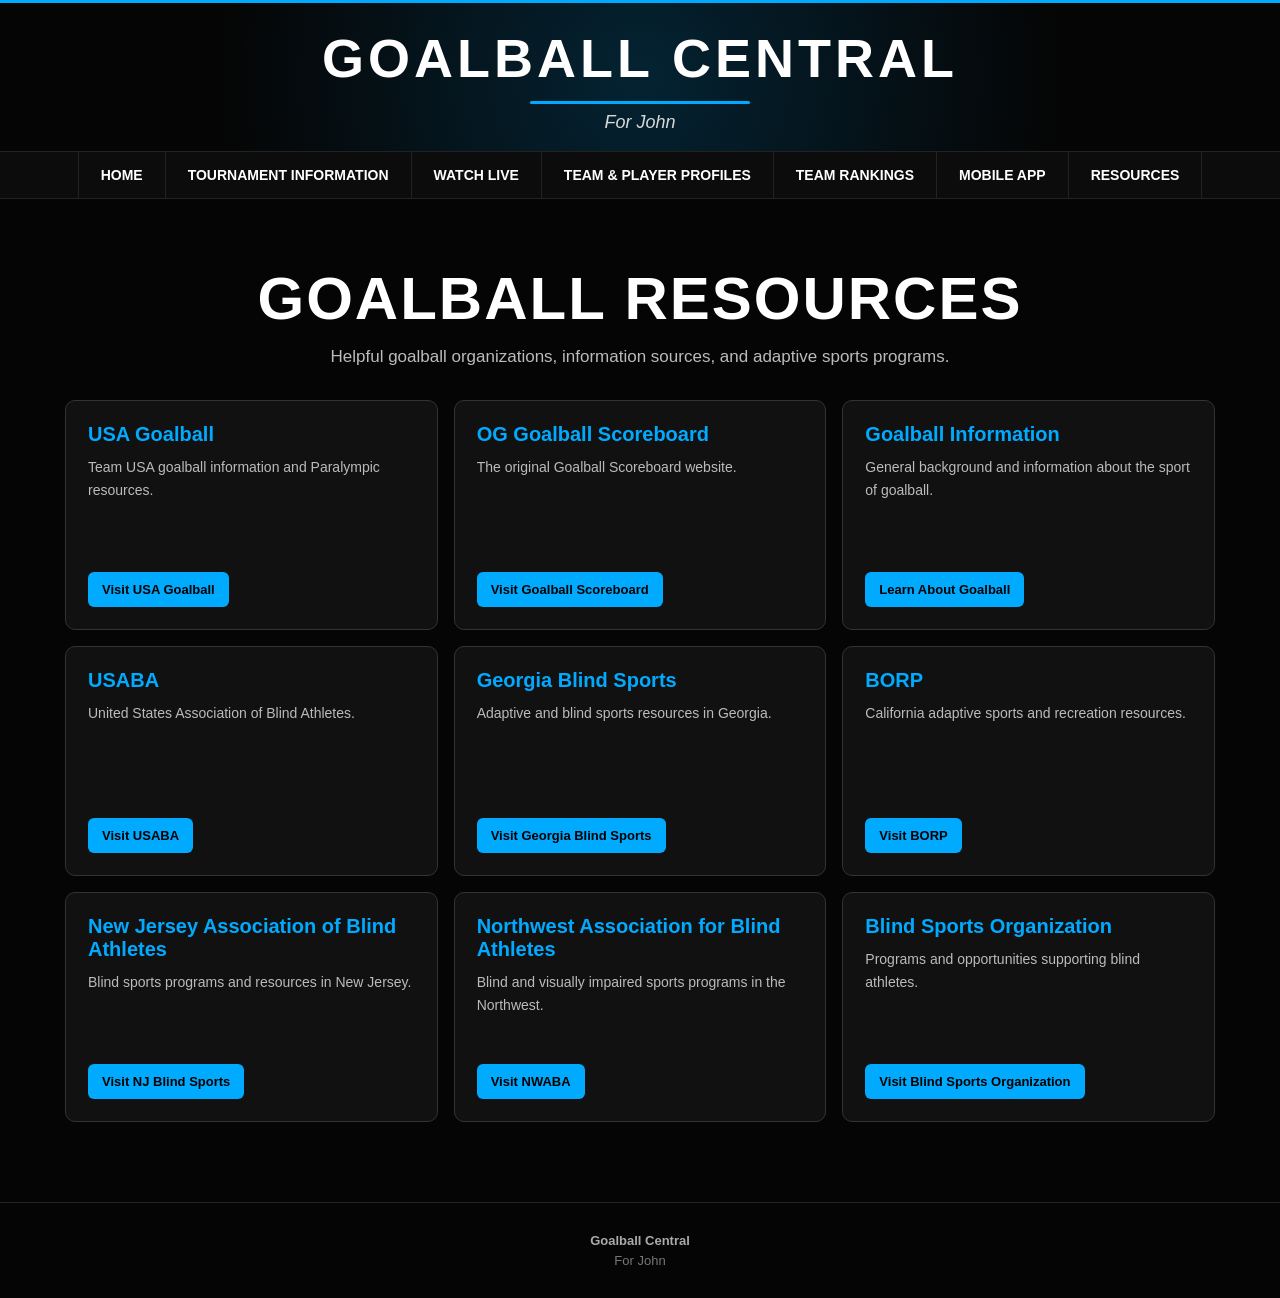
==== goalball-resources/index.html @ 1b4c3645 "updated website" ====
<!DOCTYPE html>
<html lang="en">

<head>
  <meta charset="UTF-8">
  <meta
    name="viewport"
    content="width=device-width, initial-scale=1.0"
  >

  <title>Goalball Resources | Goalball Central</title>

  <link
    rel="stylesheet"
    href="../styles.css"
  >
</head>


<body>


<header class="site-header">

  <div class="brand">
    <h1>GOALBALL CENTRAL</h1>
    <div class="brand-line"></div>
    <p>For John</p>
  </div>


  <nav class="desktop-nav">

    <a href="../index.html">
      Home
    </a>

    <a href="../tournament-information/index.html">
      Tournament Information
    </a>

    <a href="../livestreaming/index.html">
      Watch Live
    </a>

    <a href="../team-player-profiles/index.html">
      Team & Player Profiles
    </a>

    <a href="../team-rating-index/index.html">
      Team Rankings
    </a>

    <a href="../mobile-app/index.html">
      Mobile App
    </a>

    <a href="../goalball-resources/index.html">
      Resources
    </a>

  </nav>


  <button
    class="mobile-menu-button"
    id="mobileMenuButton"
    aria-label="Open navigation menu"
  >
    ☰
  </button>


  <nav
    class="mobile-nav"
    id="mobileNav"
  >

      <a href="../index.html">
    Home
  </a>

  <a href="../tournament-information/index.html">
    Tournament Information Hub
  </a>

  <a href="../livestreaming/index.html">
    Watch Live
  </a>

  <a href="../team-player-profiles/index.html">
    Team & Player Profiles
  </a>

  <a href="../team-rating-index/index.html">
    Team Rankings
  </a>

  <a href="../mobile-app/index.html">
    Mobile App
  </a>

  <a href="../goalball-resources/index.html">
    Goalball Resources
  </a>

  <a href="../goalball-rules/index.html">
    Goalball Rules
  </a>


  </nav>

</header>


<main>


  <section class="resources-hero">

    <h2>
      Goalball Resources
    </h2>

    <p>
      Helpful goalball organizations, information sources,
      and adaptive sports programs.
    </p>

  </section>


  <section class="resources-content">

    <div class="resources-grid">


      <article class="resource-card">

        <h3>
          USA Goalball
        </h3>

        <p>
          Team USA goalball information and Paralympic resources.
        </p>

        <a
          href="http://www.teamusa.org/Home/US%20Paralympics/Sports/Goalball.aspx"
          target="_blank"
          rel="noopener"
        >
          Visit USA Goalball
        </a>

      </article>


      <article class="resource-card">

        <h3>
          OG Goalball Scoreboard
        </h3>

        <p>
          The original Goalball Scoreboard website.
        </p>

        <a
          href="http://www.goalballscoreboard.net/"
          target="_blank"
          rel="noopener"
        >
          Visit Goalball Scoreboard
        </a>

      </article>


      <article class="resource-card">

        <h3>
          Goalball Information
        </h3>

        <p>
          General background and information about the sport of goalball.
        </p>

        <a
          href="https://en.wikipedia.org/wiki/Goalball#:~:text=Participants%20compete%20in%20teams%20of,has%20no%20able%2Dbodied%20equivalent."
          target="_blank"
          rel="noopener"
        >
          Learn About Goalball
        </a>

      </article>


      <article class="resource-card">

        <h3>
          USABA
        </h3>

        <p>
          United States Association of Blind Athletes.
        </p>

        <a
          href="http://www.usaba.org/"
          target="_blank"
          rel="noopener"
        >
          Visit USABA
        </a>

      </article>


      <article class="resource-card">

        <h3>
          Georgia Blind Sports
        </h3>

        <p>
          Adaptive and blind sports resources in Georgia.
        </p>

        <a
          href="http://gablindsports.org/"
          target="_blank"
          rel="noopener"
        >
          Visit Georgia Blind Sports
        </a>

      </article>


      <article class="resource-card">

        <h3>
          BORP
        </h3>

        <p>
          California adaptive sports and recreation resources.
        </p>

        <a
          href="https://www.borp.org/"
          target="_blank"
          rel="noopener"
        >
          Visit BORP
        </a>

      </article>


      <article class="resource-card">

        <h3>
          New Jersey Association of Blind Athletes
        </h3>

        <p>
          Blind sports programs and resources in New Jersey.
        </p>

        <a
          href="https://njblindsports.org/"
          target="_blank"
          rel="noopener"
        >
          Visit NJ Blind Sports
        </a>

      </article>


      <article class="resource-card">

        <h3>
          Northwest Association for Blind Athletes
        </h3>

        <p>
          Blind and visually impaired sports programs in the Northwest.
        </p>

        <a
          href="https://nwaba.org/"
          target="_blank"
          rel="noopener"
        >
          Visit NWABA
        </a>

      </article>


      <article class="resource-card">

        <h3>
          Blind Sports Organization
        </h3>

        <p>
          Programs and opportunities supporting blind athletes.
        </p>

        <a
          href="https://www.blindsports.org/"
          target="_blank"
          rel="noopener"
        >
          Visit Blind Sports Organization
        </a>

      </article>


    </div>

  </section>


</main>


<footer>

  <strong>
    Goalball Central
  </strong>

  <span>
    For John
  </span>

</footer>


<script>
const mobileMenuButton =
  document.getElementById("mobileMenuButton");

const mobileNav =
  document.getElementById("mobileNav");

if (mobileMenuButton && mobileNav) {
  mobileMenuButton.addEventListener("click", () => {
    mobileNav.classList.toggle("open");
  });
}
</script>


</body>

</html>
---- styles.css ----
/* =========================================================
   GOALBALL CENTRAL
   MAIN WEBSITE STYLES
   ========================================================= */


/* =========================================================
   GLOBAL
   ========================================================= */

* {
  box-sizing: border-box;
}


html {
  scroll-behavior: smooth;
}


html,
body {
  margin: 0;
  padding: 0;
}


body {
  background: #050505;
  color: #ffffff;

  font-family:
    Arial,
    Helvetica,
    sans-serif;
}


a {
  -webkit-tap-highlight-color: transparent;
}



/* =========================================================
   HEADER
   ========================================================= */

.site-header {
  position: relative;

  background: #050505;

  border-top: 3px solid #00aaff;
  border-bottom: 1px solid #222;
}


.brand {
  text-align: center;

  padding:
    24px
    20px
    18px;

  background:
    radial-gradient(
      circle at center,
      rgba(0, 170, 255, 0.18),
      #050505 65%
    );
}


.brand h1 {
  margin: 0;

  color: #ffffff;

  font-size:
    clamp(
      30px,
      5vw,
      54px
    );

  font-weight: 900;

  letter-spacing: 4px;
}


.brand-line {
  width: 220px;
  max-width: 70%;

  height: 3px;

  margin:
    12px
    auto
    8px;

  background: #00aaff;

  border-radius: 10px;
}


.brand p {
  margin: 0;

  color: #d8d8d8;

  font-size: 18px;

  font-style: italic;
}



/* =========================================================
   DESKTOP NAV
   ========================================================= */

.desktop-nav {
  display: flex;

  justify-content: center;
  align-items: center;

  background: #0c0c0c;

  border-top: 1px solid #222;
}


.desktop-nav a {
  padding:
    15px
    22px;

  color: #ffffff;

  border-right: 1px solid #222;

  text-decoration: none;

  text-transform: uppercase;

  font-size: 14px;

  font-weight: 800;
}


.desktop-nav a:first-child {
  border-left: 1px solid #222;
}


.desktop-nav a:hover {
  background: #00aaff;

  color: #000000;
}



/* =========================================================
   MOBILE NAV
   ========================================================= */

.mobile-menu-button {
  display: none;
}


.mobile-nav {
  display: none;
}



/* =========================================================
   TOURNAMENT DASHBOARD
   ========================================================= */

.tournament-dashboard {
  display: grid;

  grid-template-columns:
    145px
    1.2fr
    1fr
    1.25fr
    1.4fr;

  width: 100%;

  background: #050505;

  border-bottom: 1px solid #222;
}


.status-badge {
  display: flex;

  align-items: center;
  justify-content: center;

  padding:
    18px
    10px;

  text-align: center;

  font-size: 22px;

  font-weight: 900;
}


.status-badge.final {
  background: #2e7d32;

  color: #ffffff;
}


.status-badge.live {
  background: #d50000;

  color: #ffffff;
}


.status-badge.next {
  background: #00aaff;

  color: #000000;
}


.status-badge.update {
  background: #6a1b9a;

  color: #ffffff;
}


.dashboard-card {
  display: flex;

  flex-direction: column;

  justify-content: center;

  min-width: 0;

  min-height: 88px;

  padding:
    14px
    16px;

  border-right: 1px solid #333;
}


.dashboard-card:last-child {
  border-right: none;
}


.label {
  margin-bottom: 5px;

  color: #00aaff;

  font-size: 11px;

  font-weight: 900;

  text-transform: uppercase;

  letter-spacing: 1px;
}


.dashboard-card strong {
  font-size: 16px;

  overflow-wrap: anywhere;
}


.subtext {
  margin-top: 5px;

  color: #cccccc;

  font-size: 13px;

  overflow-wrap: anywhere;
}



/* =========================================================
   TICKER
   ========================================================= */

.ticker {
  display: flex;

  align-items: center;

  min-height: 44px;

  overflow: hidden;

  border-bottom: 1px solid #222;
}


.ticker > strong {
  padding:
    14px
    18px;

  background: #111111;

  color: #00aaff;

  font-size: 13px;
}


.ticker-window {
  flex: 1;

  min-width: 0;

  overflow: hidden;

  white-space: nowrap;
}


.ticker-content {
  display: inline-block;

  min-width: 100%;

  padding-left: 100%;

  font-size: 14px;

  font-weight: 700;

  animation:
    tickerScroll
    45s
    linear
    infinite;
}


@keyframes tickerScroll {

  from {
    transform:
      translateX(0);
  }

  to {
    transform:
      translateX(-100%);
  }

}



/* =========================================================
   HOME SECTIONS
   ========================================================= */

.home-section {
  width: 100%;

  padding:
    58px
    24px;

  border-bottom: 1px solid #222;
}


.section-dark {
  background: #080808;
}


.section-heading {
  max-width: 1200px;

  margin:
    0
    auto
    30px;

  text-align: center;
}


.section-heading h2 {
  margin:
    0
    0
    8px;

  color: #ffffff;

  font-size:
    clamp(
      32px,
      5vw,
      52px
    );

  font-weight: 900;

  letter-spacing: 2px;

  text-transform: uppercase;
}


.section-subtitle {
  color: #00aaff;

  font-size: 18px;

  font-weight: 800;
}


.section-footer {
  margin-top: 28px;

  text-align: center;
}


.primary-button {
  display: inline-block;

  padding:
    13px
    22px;

  background: #00aaff;

  color: #000000;

  border-radius: 6px;

  text-decoration: none;

  font-size: 14px;

  font-weight: 900;

  text-transform: uppercase;
}


.primary-button:hover {
  background: #ffffff;
}



/* =========================================================
   UPCOMING GAMES
   ========================================================= */

.games-list {
  width: min(
    1000px,
    100%
  );

  margin:
    0
    auto;

  border:
    1px solid
    #292929;

  border-radius: 8px;

  overflow: hidden;

  background: #0b0b0b;
}


.game-row {
  display: grid;

  grid-template-columns:
    100px
    95px
    55px
    minmax(0, 1fr)
    auto;

  align-items: center;

  gap: 12px;

  min-height: 62px;

  padding:
    12px
    16px;

  border-bottom:
    1px solid
    #292929;
}


.game-row:last-child {
  border-bottom: none;
}


.game-row.live {
  background: #141414;

  border-left:
    6px solid
    #00ff88;
}


.game-row.up-next {
  background: #101010;

  border-left:
    6px solid
    #ffaa00;
}


.game-time {
  color: #dddddd;

  font-size: 16px;

  font-weight: 900;
}


.game-gym {
  color: #00aaff;

  font-size: 14px;

  font-weight: 900;
}


.game-division {
  color: #888888;

  font-size: 13px;

  font-weight: 900;
}


.game-match {
  color: #ffffff;

  font-size: 16px;

  font-weight: 800;
}


.game-status {
  min-width: 75px;

  text-align: right;

  font-size: 12px;

  font-weight: 900;

  letter-spacing: 0.5px;
}


.game-row.live .game-status {
  color: #00ff88;
}


.game-row.up-next .game-status {
  color: #ffaa00;
}



/* =========================================================
   LATEST RESULTS
   ========================================================= */

.results-grid {
  display: grid;

  grid-template-columns:
    repeat(
      3,
      minmax(0, 1fr)
    );

  gap: 18px;

  width: min(
    1200px,
    100%
  );

  margin:
    0
    auto;
}


.result-card {
  padding: 20px;

  background: #111111;

  border:
    1px solid
    #333333;

  border-radius: 8px;
}


.result-event {
  margin-bottom: 8px;

  color: #00aaff;

  font-size: 20px;

  font-weight: 900;

  text-transform: uppercase;
}


.result-meta {
  margin-bottom: 14px;

  color: #aaaaaa;

  font-size: 13px;
}


.result-match {
  margin-bottom: 12px;

  color: #ffffff;

  font-size: 18px;

  font-weight: 800;

  line-height: 1.35;
}


.result-score {
  color: #ffffff;

  font-size: 26px;

  font-weight: 900;
}



/* =========================================================
   LOADING / EMPTY STATES
   ========================================================= */

.home-loading,
.home-empty {
  padding:
    34px
    20px;

  color: #888888;

  text-align: center;

  font-size: 16px;

  font-weight: 800;

  letter-spacing: 1px;

  text-transform: uppercase;
}



/* =========================================================
   TEXT CONTENT
   ========================================================= */

.content-section {
  width: min(
    1000px,
    calc(100% - 40px)
  );

  margin:
    0
    auto;

  padding:
    70px
    0;
}


.content-section h2 {
  margin:
    0
    0
    30px;

  color: #ffffff;

  text-align: center;

  font-size:
    clamp(
      28px,
      4vw,
      46px
    );
}


.content-section p {
  max-width: 900px;

  margin:
    0
    auto
    20px;

  color: #dddddd;

  font-size: 17px;

  line-height: 1.7;
}


.alt-section {
  border-top: 1px solid #222;
}



/* =========================================================
   FOOTER
   ========================================================= */

footer {
  display: flex;

  flex-direction: column;

  gap: 5px;

  padding:
    30px
    20px;

  border-top:
    1px solid
    #222;

  color: #777777;

  text-align: center;

  font-size: 13px;
}


footer strong {
  color: #aaaaaa;
}



/* =========================================================
   TABLET
   ========================================================= */

@media (max-width: 950px) {

  .desktop-nav a {
    padding:
      13px
      10px;

    font-size: 11px;
  }


  .tournament-dashboard {
    grid-template-columns:
      100px
      1fr
      1fr
      1fr
      1fr;
  }


  .dashboard-card {
    padding:
      12px
      10px;
  }


  .dashboard-card strong {
    font-size: 14px;
  }


  .subtext {
    font-size: 11px;
  }


  .results-grid {
    grid-template-columns:
      repeat(
        2,
        minmax(0, 1fr)
      );
  }

}

.game-meta {
  display: none;
}

/* =========================================================
   MOBILE
   ========================================================= */

@media (max-width: 650px) {


  /* BRAND */

  .brand {
    padding:
      18px
      55px
      14px;
  }


  .brand h1 {
    white-space: nowrap;

    font-size: 22px;

    letter-spacing: 1.3px;
  }


  .brand-line {
    width: 105px;

    margin:
      8px
      auto
      5px;
  }


  .brand p {
    font-size: 13px;
  }



  /* NAV */

  .desktop-nav {
    display: none;
  }


  .mobile-menu-button {
    display: block;

    position: absolute;

    top: 17px;
    right: 14px;

    width: 42px;
    height: 42px;

    background: #111111;

    color: #ffffff;

    border:
      1px solid
      #333;

    border-radius: 6px;

    font-size: 22px;

    cursor: pointer;
  }


  .mobile-nav {
    display: none;

    flex-direction: column;

    background: #0c0c0c;

    border-top:
      1px solid
      #222;
  }


  .mobile-nav.open {
    display: flex;
  }


  .mobile-nav a {
    padding:
      15px
      18px;

    color: #ffffff;

    border-bottom:
      1px solid
      #222;

    text-decoration: none;

    text-transform: uppercase;

    font-size: 13px;

    font-weight: 800;
  }



  /* DASHBOARD */

  .tournament-dashboard {
    display: grid;

    grid-template-columns:
      72px
      minmax(0, 1fr);

    grid-template-areas:
      "status tournament"
      "latest latest"
      "next next";
  }


  .status-badge {
    grid-area: status;

    min-height: 58px;

    padding: 7px;

    font-size: 12px;
  }


  .tournament-card {
    grid-area: tournament;
  }


  .desktop-status {
    display: none;
  }


  .next-card {
    grid-area: next;
  }


  .latest-dashboard-card {
    grid-area: latest;
  }


  .dashboard-card {
    min-height: auto;

    padding:
      9px
      10px;

    border-right: none;

    border-bottom:
      1px solid
      #333;
  }


  .label {
    font-size: 8px;
  }


  .dashboard-card strong {
    font-size: 12px;
  }


  .subtext {
    font-size: 9px;
  }


  .ticker {
    display: none;
  }



  /* HOME SECTIONS */

  .home-section {
    padding:
      42px
      15px;
  }


  .section-heading {
    margin-bottom: 22px;
  }


  .section-heading h2 {
    font-size: 30px;
  }


  .section-subtitle {
    font-size: 15px;
  }



  /* UPCOMING GAMES */

  .games-list {
    border-radius: 6px;
  }


  .game-row {
    display: grid;

    grid-template-columns:
      1fr
      auto;

    grid-template-areas:
      "meta status"
      "match match";

    gap:
      5px
      10px;

    padding:
      12px;
  }


  .game-meta {
    grid-area: meta;

    display: flex;

    flex-wrap: wrap;

    gap:
      5px
      9px;

    align-items: center;
  }


  .game-time,
  .game-gym,
  .game-division {
    font-size: 12px;
  }


  .game-match {
    grid-area: match;

    font-size: 14px;

    line-height: 1.35;
  }


  .game-status {
    grid-area: status;

    min-width: auto;

    font-size: 10px;
  }



  /* RESULTS */

  .results-grid {
    grid-template-columns: 1fr;

    gap: 12px;
  }


  .result-card {
    padding: 16px;
  }


  .result-event {
    font-size: 17px;
  }


  .result-match {
    font-size: 16px;
  }


  .result-score {
    font-size: 23px;
  }



  /* CONTENT */

  .content-section {
    width:
      calc(
        100% - 30px
      );

    padding:
      48px
      0;
  }


  .content-section h2 {
    margin-bottom: 22px;

    font-size: 28px;
  }


  .content-section p {
    font-size: 15px;

    line-height: 1.65;
  }

}



/* =========================================================
   VERY SMALL PHONES
   ========================================================= */

@media (max-width: 350px) {

  .brand h1 {
    font-size: 19px;
  }


  .mobile-menu-button {
    width: 38px;
    height: 38px;

    font-size: 20px;
  }

}

/* =========================================================
   LIVESTREAM PAGE
   ========================================================= */

.livestream-hero {
  width: min(1200px, calc(100% - 40px));
  margin: 0 auto;
  padding: 60px 0 25px;
  text-align: center;
}

.livestream-hero h2 {
  margin: 0 0 10px;
  font-size: clamp(36px, 5vw, 56px);
  font-weight: 900;
  letter-spacing: 2px;
  text-transform: uppercase;
}

.livestream-hero p {
  margin: 0;
  color: #bbbbbb;
  font-size: 17px;
}


/* =========================================================
   TOURNAMENT SELECTOR
   ========================================================= */

.stream-search-section {
  width: min(900px, calc(100% - 40px));
  margin: 0 auto;
  padding: 10px 0 45px;
}

.stream-search-card {
  padding: 20px;
  background: #111111;
  border: 1px solid #333333;
  border-radius: 10px;
}

.stream-search-label {
  margin-bottom: 10px;
  color: #00aaff;
  font-size: 13px;
  font-weight: 900;
  letter-spacing: 1px;
  text-transform: uppercase;
}

.stream-select {
  width: 100%;
  padding: 13px 14px;
  background: #050505;
  color: #ffffff;
  border: 1px solid #444444;
  border-radius: 6px;
  font-size: 16px;
  font-weight: 700;
  cursor: pointer;
}

.stream-select:focus {
  outline: 2px solid #00aaff;
  outline-offset: 2px;
}


/* =========================================================
   SELECTED TOURNAMENT
   ========================================================= */

.stream-content {
  width: min(1200px, calc(100% - 40px));
  margin: 0 auto;
  padding-bottom: 70px;
}

.stream-heading {
  text-align: center;
  margin-bottom: 28px;
}

.stream-heading h2 {
  margin: 0 0 8px;
  color: #00aaff;
  font-size: clamp(30px, 4vw, 46px);
  font-weight: 900;
  letter-spacing: 1px;
  text-transform: uppercase;
}

.stream-heading p {
  margin: 0;
  color: #bbbbbb;
  font-size: 15px;
  font-weight: 700;
}


/* =========================================================
   DAY BLOCKS
   ========================================================= */

.stream-day {
  margin-bottom: 22px;
  overflow: hidden;
  background: #0d0d0d;
  border: 1px solid #333333;
  border-radius: 10px;
}

.stream-day-header {
  padding: 14px 18px;
  background: #111111;
  border-bottom: 1px solid #333333;
}

.stream-day-header h3 {
  margin: 0;
  color: #00aaff;
  font-size: 24px;
  font-weight: 900;
  letter-spacing: 1px;
  text-transform: uppercase;
}


/* =========================================================
   GYM GRID
   ========================================================= */

.stream-gym-grid {
  display: grid;
  grid-template-columns: repeat(auto-fit, minmax(280px, 1fr));
  gap: 16px;
  padding: 18px;
}

.stream-gym-card {
  background: #151515;
  border: 1px solid #303030;
  border-radius: 8px;
  padding: 18px;
}

.stream-gym-title {
  margin-bottom: 14px;
  color: #ffffff;
  font-size: 20px;
  font-weight: 900;
}


/* =========================================================
   STREAM LINKS
   ========================================================= */

.stream-links {
  display: flex;
  flex-direction: column;
  gap: 10px;
}

.stream-item {
  display: flex;
  align-items: center;
  flex-wrap: wrap;
  gap: 9px;
}

.stream-watch-button {
  display: inline-block;
  padding: 10px 14px;
  background: #00aaff;
  color: #000000;
  border-radius: 6px;
  text-decoration: none;
  font-size: 14px;
  font-weight: 900;
}

.stream-watch-button:hover {
  background: #ffffff;
  color: #000000;
}


/* =========================================================
   STREAM STATUS
   ========================================================= */

.stream-status {
  display: inline-block;
  padding: 4px 8px;
  color: #bbbbbb;
  border: 1px solid #444444;
  border-radius: 999px;
  font-size: 10px;
  font-weight: 900;
  letter-spacing: 0.4px;
  text-transform: uppercase;
}

.stream-status.live {
  color: #00ff88;
  border-color: #00ff88;
}

.stream-status.upcoming {
  color: #ffaa00;
  border-color: #ffaa00;
}

.stream-status.complete {
  color: #999999;
  border-color: #555555;
}


/* =========================================================
   EMPTY STATE
   ========================================================= */

.stream-empty {
  padding: 45px 20px;
  color: #888888;
  text-align: center;
  font-size: 16px;
  font-weight: 800;
  letter-spacing: 1px;
  text-transform: uppercase;
}


/* =========================================================
   LIVESTREAM MOBILE
   ========================================================= */

@media (max-width: 650px) {

  .livestream-hero {
    width: calc(100% - 30px);
    padding: 40px 0 22px;
  }

  .livestream-hero h2 {
    font-size: 32px;
  }

  .livestream-hero p {
    font-size: 14px;
  }

  .stream-search-section {
    width: calc(100% - 30px);
    padding-bottom: 32px;
  }

  .stream-search-card {
    padding: 15px;
  }

  .stream-select {
    font-size: 14px;
  }

  .stream-content {
    width: calc(100% - 30px);
    padding-bottom: 50px;
  }

  .stream-heading h2 {
    font-size: 26px;
  }

  .stream-heading p {
    font-size: 13px;
  }

  .stream-day-header {
    padding: 12px 14px;
  }

  .stream-day-header h3 {
    font-size: 19px;
  }

  .stream-gym-grid {
    grid-template-columns: 1fr;
    gap: 12px;
    padding: 12px;
  }

  .stream-gym-card {
    padding: 14px;
  }

  .stream-gym-title {
    font-size: 17px;
  }

  .stream-item {
    flex-direction: column;
    align-items: stretch;
  }

  .stream-watch-button {
    width: 100%;
    text-align: center;
  }

  .stream-status {
    align-self: center;
  }
}

/* =========================================================
   TOURNAMENT INFORMATION LANDING PAGE
   ========================================================= */

.tournament-info-hero {
  width: min(1100px, calc(100% - 40px));

  margin: 0 auto;

  padding:
    70px
    0
    35px;

  text-align: center;
}


.tournament-info-hero h2 {
  margin:
    0
    0
    12px;

  font-size:
    clamp(
      38px,
      6vw,
      62px
    );

  font-weight: 900;

  text-transform: uppercase;

  letter-spacing: 2px;
}


.tournament-info-hero p {
  max-width: 700px;

  margin:
    0
    auto;

  color: #bbbbbb;

  font-size: 17px;

  line-height: 1.6;
}


/* =========================================================
   3-CARD GRID
   ========================================================= */

.tournament-info-grid {
  display: grid;

  grid-template-columns:
    repeat(
      3,
      minmax(0, 1fr)
    );

  gap: 20px;

  width: min(1200px, calc(100% - 40px));

  margin:
    0
    auto;

  padding-bottom: 80px;
}


.tournament-info-card {
  display: flex;

  flex-direction: column;

  min-height: 330px;

  padding: 28px;

  background: #111111;

  color: #ffffff;

  border:
    1px solid
    #333333;

  border-radius: 12px;

  text-decoration: none;

  transition:
    transform 0.2s ease,
    border-color 0.2s ease,
    background 0.2s ease;
}


.tournament-info-card:hover {
  transform: translateY(-4px);

  border-color: #00aaff;

  background: #151515;
}


.tournament-info-card.featured {
  border-color: #00aaff;
}


.tournament-info-icon {
  margin-bottom: 18px;

  font-size: 38px;
}


.tournament-info-card h3 {
  margin:
    0
    0
    14px;

  color: #00aaff;

  font-size: 26px;

  font-weight: 900;

  line-height: 1.15;
}


.tournament-info-card p {
  flex: 1;

  margin:
    0
    0
    24px;

  color: #cccccc;

  font-size: 15px;

  line-height: 1.6;
}


.tournament-info-button {
  display: inline-block;

  align-self: flex-start;

  padding:
    11px
    15px;

  background: #00aaff;

  color: #000000;

  border-radius: 6px;

  font-size: 13px;

  font-weight: 900;

  text-transform: uppercase;
}


.tournament-info-card:hover
.tournament-info-button {
  background: #ffffff;
}


/* =========================================================
   TABLET
   ========================================================= */

@media (max-width: 900px) {

  .tournament-info-grid {
    grid-template-columns: 1fr;
  }


  .tournament-info-card {
    min-height: auto;
  }

}


/* =========================================================
   MOBILE
   ========================================================= */

@media (max-width: 650px) {

  .tournament-info-hero {
    width: calc(100% - 30px);

    padding:
      45px
      0
      28px;
  }


  .tournament-info-hero h2 {
    font-size: 32px;
  }


  .tournament-info-hero p {
    font-size: 14px;
  }


  .tournament-info-grid {
    width: calc(100% - 30px);

    gap: 14px;

    padding-bottom: 50px;
  }


  .tournament-info-card {
    padding: 20px;
  }


  .tournament-info-icon {
    margin-bottom: 12px;

    font-size: 30px;
  }


  .tournament-info-card h3 {
    font-size: 22px;
  }


  .tournament-info-card p {
    font-size: 14px;
  }


  .tournament-info-button {
    width: 100%;

    text-align: center;
  }

}

/* =========================================================
   UPCOMING TOURNAMENTS PAGE
   ========================================================= */

.upcoming-hero {
  width: min(1100px, calc(100% - 40px));
  margin: 0 auto;
  padding: 65px 0 32px;
  text-align: center;
}

.upcoming-hero h2 {
  margin: 0 0 10px;

  font-size:
    clamp(
      36px,
      6vw,
      60px
    );

  font-weight: 900;
  letter-spacing: 2px;
  text-transform: uppercase;
}

.upcoming-hero p {
  margin: 0;
  color: #bbbbbb;
  font-size: 17px;
}


.upcoming-content {
  width: min(1200px, calc(100% - 40px));
  margin: 0 auto;
  padding-bottom: 80px;
}


.upcoming-tournament-grid {
  display: grid;

  grid-template-columns:
    repeat(
      auto-fit,
      minmax(280px, 1fr)
    );

  gap: 18px;
}


.upcoming-tournament-card {
  padding: 24px;

  background: #111111;

  border: 1px solid #333333;

  border-radius: 10px;
}


.upcoming-tournament-year {
  margin-bottom: 6px;

  color: #00aaff;

  font-size: 13px;

  font-weight: 900;

  letter-spacing: 1px;
}


.upcoming-tournament-card h3 {
  margin: 0 0 12px;

  color: #ffffff;

  font-size: 26px;

  font-weight: 900;
}


.upcoming-tournament-date {
  margin-bottom: 20px;

  color: #cccccc;

  font-size: 15px;

  line-height: 1.5;
}


.upcoming-empty {
  grid-column: 1 / -1;

  padding: 50px 20px;

  color: #888888;

  text-align: center;

  font-size: 16px;

  font-weight: 800;

  letter-spacing: 1px;

  text-transform: uppercase;
}


/* =========================================================
   UPCOMING TOURNAMENTS MOBILE
   ========================================================= */

@media (max-width: 650px) {

  .upcoming-hero {
    width: calc(100% - 30px);

    padding:
      42px
      0
      25px;
  }


  .upcoming-hero h2 {
    font-size: 30px;
  }


  .upcoming-hero p {
    font-size: 14px;
  }


  .upcoming-content {
    width: calc(100% - 30px);

    padding-bottom: 50px;
  }


  .upcoming-tournament-grid {
    grid-template-columns: 1fr;

    gap: 12px;
  }


  .upcoming-tournament-card {
    padding: 18px;
  }


  .upcoming-tournament-card h3 {
    font-size: 22px;
  }

}

/* =========================================================
   TOURNAMENT INFORMATION HUB
   ========================================================= */


/* =========================================================
   HUB PAGE
   ========================================================= */

.hub-page {
  min-height: 70vh;
}


.hub-hero {
  width: min(
    1100px,
    calc(100% - 40px)
  );

  margin: 0 auto;

  padding:
    65px
    0
    28px;

  text-align: center;
}


.hub-hero h2 {
  margin:
    0
    0
    12px;

  color: #ffffff;

  font-size:
    clamp(
      36px,
      6vw,
      60px
    );

  font-weight: 900;

  letter-spacing: 2px;

  text-transform: uppercase;
}


.hub-hero p {
  max-width: 760px;

  margin: 0 auto;

  color: #bbbbbb;

  font-size: 17px;

  line-height: 1.6;
}


/* =========================================================
   TOURNAMENT SELECTOR
   ========================================================= */

.hub-selector-section {
  width: min(
    850px,
    calc(100% - 40px)
  );

  margin:
    0
    auto;

  padding-bottom: 38px;
}


.hub-selector-card {
  padding: 20px;

  background: #111111;

  border:
    1px solid
    #333333;

  border-radius: 10px;
}


.hub-selector-label {
  display: block;

  margin-bottom: 9px;

  color: #00aaff;

  font-size: 13px;

  font-weight: 900;

  letter-spacing: 1px;

  text-transform: uppercase;
}


.hub-select {
  width: 100%;

  padding:
    13px
    14px;

  background: #050505;

  color: #ffffff;

  border:
    1px solid
    #444444;

  border-radius: 6px;

  font-size: 16px;

  font-weight: 800;

  cursor: pointer;
}


.hub-select:focus {
  outline:
    2px solid
    #00aaff;

  outline-offset: 2px;
}


/* =========================================================
   HUB CONTENT
   ========================================================= */

.hub-content {
  width: min(
    1250px,
    calc(100% - 40px)
  );

  margin:
    0
    auto;

  padding-bottom: 80px;
}


.hub-tournament-title {
  margin:
    0
    0
    28px;

  color: #00aaff;

  text-align: center;

  font-size:
    clamp(
      34px,
      5vw,
      56px
    );

  font-weight: 900;

  letter-spacing: 2px;

  text-transform: uppercase;

  text-shadow:
    0
    0
    12px
    rgba(
      0,
      170,
      255,
      0.25
    );
}


/* =========================================================
   MAIN TABS
   ========================================================= */

.main-tabs {
  display: flex;

  justify-content: center;

  flex-wrap: wrap;

  gap: 10px;

  margin-bottom: 25px;
}


.main-tab {
  appearance: none;

  padding:
    11px
    19px;

  background: #151515;

  color: #ffffff;

  border:
    1px solid
    #444444;

  border-radius: 6px;

  font-family: inherit;

  font-size: 14px;

  font-weight: 900;

  text-transform: uppercase;

  cursor: pointer;
}


.main-tab:hover {
  border-color: #00aaff;
}


.main-tab.active {
  background: #00aaff;

  color: #000000;

  border-color: #00aaff;
}


/* =========================================================
   DAY TABS
   ========================================================= */

.sub-tabs {
  display: flex;

  justify-content: center;

  flex-wrap: wrap;

  gap: 9px;

  margin-bottom: 20px;
}


.sub-tab {
  appearance: none;

  padding:
    9px
    15px;

  background: #111111;

  color: #dddddd;

  border:
    1px solid
    #3b3b3b;

  border-radius: 999px;

  font-family: inherit;

  font-size: 13px;

  font-weight: 800;

  cursor: pointer;
}


.sub-tab:hover {
  border-color: #00aaff;

  color: #ffffff;
}


.sub-tab.active {
  background: #00aaff;

  color: #000000;

  border-color: #00aaff;
}


/* =========================================================
   SECTIONS
   ========================================================= */

.section {
  display: none;
}


.section.active {
  display: block;
}


/* =========================================================
   NOTICES
   ========================================================= */

.notice {
  padding:
    35px
    20px;

  color: #aaaaaa;

  text-align: center;

  font-size: 15px;

  font-weight: 700;
}


/* =========================================================
   TABLES
   ========================================================= */

.hub-table-wrap {
  width: 100%;

  overflow-x: auto;

  border:
    1px solid
    #333333;

  border-radius: 8px;

  background: #101010;
}


.hub-table {
  width: 100%;

  border-collapse: collapse;

  color: #ffffff;

  background: #101010;

  text-align: center;
}


.hub-table th {
  padding:
    12px
    10px;

  background: #191919;

  color: #00aaff;

  border-bottom:
    1px solid
    #444444;

  font-size: 12px;

  font-weight: 900;

  letter-spacing: 0.5px;

  text-transform: uppercase;

  white-space: nowrap;
}


.hub-table td {
  padding:
    12px
    10px;

  border-bottom:
    1px solid
    #292929;

  font-size: 14px;

  vertical-align: middle;
}


.hub-table tbody tr:last-child td {
  border-bottom: none;
}


.hub-table tbody tr:nth-child(even) {
  background: #141414;
}


.hub-table tbody tr:hover {
  background: #191919;
}


.hub-vs {
  color: #777777;

  font-weight: 900;
}


.hub-result {
  color: #ffffff;

  font-size: 16px;

  font-weight: 900;
}


.hub-team-cell {
  font-weight: 800;
}


/* =========================================================
   GYM BADGE
   ========================================================= */

.gym-badge {
  display: inline-block;

  padding:
    5px
    9px;

  background: #00aaff;

  color: #000000;

  border-radius: 5px;

  font-size: 11px;

  font-weight: 900;

  white-space: nowrap;
}


/* =========================================================
   POOLS
   ========================================================= */

.pool-block {
  margin-bottom: 32px;
}


.pool-title {
  margin:
    0
    0
    12px;

  color: #00aaff;

  font-size: 25px;

  font-weight: 900;

  text-transform: uppercase;
}


/* =========================================================
   FINAL STANDINGS
   ========================================================= */

.standings-wrap {
  display: grid;

  grid-template-columns:
    repeat(
      2,
      minmax(0, 1fr)
    );

  gap: 20px;

  width: min(
    900px,
    100%
  );

  margin:
    0
    auto;
}


.division-standings {
  overflow: hidden;

  background: #111111;

  border:
    1px solid
    #333333;

  border-radius: 10px;
}


.gc-section-title {
  padding:
    15px
    18px;

  background: #181818;

  color: #00aaff;

  border-bottom:
    1px solid
    #333333;

  font-size: 17px;

  font-weight: 900;

  letter-spacing: 1px;

  text-transform: uppercase;
}


.gc-list {
  list-style: none;

  margin: 0;

  padding: 0;
}


.gc-list li {
  display: flex;

  align-items: center;

  justify-content: space-between;

  gap: 15px;

  min-height: 58px;

  padding:
    13px
    18px;

  border-bottom:
    1px solid
    #292929;
}


.gc-list li:last-child {
  border-bottom: none;
}


.gc-medal {
  font-size: 13px;

  font-weight: 900;

  letter-spacing: 0.5px;

  text-transform: uppercase;
}


.gc-medal.gold {
  color: #ffd54f;
}


.gc-medal.silver {
  color: #cfd8dc;
}


.gc-medal.bronze {
  color: #cd7f32;
}


.gc-team {
  color: #ffffff;

  text-align: right;

  font-size: 15px;

  font-weight: 800;
}


/* =========================================================
   HUB LIVESTREAMS
   ========================================================= */

.hub-stream-day {
  margin-bottom: 22px;

  overflow: hidden;

  background: #0d0d0d;

  border:
    1px solid
    #333333;

  border-radius: 10px;
}


.hub-stream-day-title {
  margin: 0;

  padding:
    14px
    18px;

  background: #151515;

  color: #00aaff;

  border-bottom:
    1px solid
    #333333;

  font-size: 22px;

  font-weight: 900;

  text-transform: uppercase;
}


.hub-stream-grid {
  display: grid;

  grid-template-columns:
    repeat(
      auto-fit,
      minmax(
        260px,
        1fr
      )
    );

  gap: 14px;

  padding: 16px;
}


.hub-stream-card {
  padding: 16px;

  background: #151515;

  border:
    1px solid
    #303030;

  border-radius: 8px;
}


.hub-stream-gym {
  margin-bottom: 12px;

  color: #ffffff;

  font-size: 18px;

  font-weight: 900;
}


.hub-stream-links {
  display: flex;

  flex-direction: column;

  gap: 9px;
}


.hub-stream-item {
  display: flex;

  align-items: center;

  flex-wrap: wrap;

  gap: 8px;
}


.hub-stream-button {
  display: inline-block;

  padding:
    9px
    13px;

  background: #00aaff;

  color: #000000;

  border-radius: 6px;

  text-decoration: none;

  font-size: 13px;

  font-weight: 900;
}


.hub-stream-button:hover {
  background: #ffffff;
}


.hub-stream-status {
  color: #aaaaaa;

  font-size: 11px;

  font-weight: 800;
}


/* =========================================================
   HUB TABLET
   ========================================================= */

@media (max-width: 900px) {

  .standings-wrap {
    grid-template-columns: 1fr;
  }

}


/* =========================================================
   HUB MOBILE
   ========================================================= */

@media (max-width: 650px) {

  .hub-hero {
    width:
      calc(
        100% - 30px
      );

    padding:
      42px
      0
      24px;
  }


  .hub-hero h2 {
    font-size: 29px;

    line-height: 1.1;
  }


  .hub-hero p {
    font-size: 14px;
  }


  .hub-selector-section {
    width:
      calc(
        100% - 30px
      );

    padding-bottom: 28px;
  }


  .hub-selector-card {
    padding: 15px;
  }


  .hub-select {
    font-size: 14px;
  }


  .hub-content {
    width:
      calc(
        100% - 30px
      );

    padding-bottom: 50px;
  }


  .hub-tournament-title {
    margin-bottom: 20px;

    font-size: 27px;

    line-height: 1.1;
  }


  /* MAIN TABS */

  .main-tabs {
    display: grid;

    grid-template-columns:
      repeat(
        2,
        minmax(
          0,
          1fr
        )
      );

    gap: 7px;
  }


  .main-tab {
    width: 100%;

    padding:
      10px
      6px;

    font-size: 11px;
  }


  .main-tab:last-child {
    grid-column:
      1 / -1;
  }


  /* DAY TABS */

  .sub-tabs {
    justify-content: flex-start;

    overflow-x: auto;

    flex-wrap: nowrap;

    padding-bottom: 5px;
  }


  .sub-tab {
    flex: 0 0 auto;

    font-size: 11px;

    padding:
      8px
      12px;
  }


  /* =======================================================
     MOBILE GAME TABLE → CARDS
     ======================================================= */

  .hub-table-wrap {
    overflow: visible;

    border: none;

    background: transparent;
  }


  .game-table {
    display: block;

    background: transparent;
  }


  .game-table thead {
    display: none;
  }


  .game-table tbody {
    display: block;
  }


  .game-table tr {
    display: block;

    margin-bottom: 12px;

    padding: 11px;

    background: #111111;

    border:
      1px solid
      #333333;

    border-radius: 8px;
  }


  .game-table tbody tr:nth-child(even) {
    background: #111111;
  }


  .game-table td {
    display: grid;

    grid-template-columns:
      82px
      minmax(
        0,
        1fr
      );

    gap: 8px;

    align-items: center;

    padding:
      7px
      4px;

    border-bottom:
      1px solid
      #292929;

    text-align: left;

    font-size: 13px;
  }


  .game-table td:last-child {
    border-bottom: none;
  }


  .game-table td::before {
    content:
      attr(data-label);

    color: #00aaff;

    font-size: 9px;

    font-weight: 900;

    letter-spacing: 0.5px;

    text-transform: uppercase;
  }


  .game-table .hub-vs {
    display: none;
  }


  .game-table .hub-result {
    color: #ffffff;

    font-size: 15px;

    font-weight: 900;
  }


  /* =======================================================
     MOBILE POOL TABLE → CARDS
     ======================================================= */

  .pool-table {
    display: block;

    background: transparent;
  }


  .pool-table thead {
    display: none;
  }


  .pool-table tbody {
    display: block;
  }


  .pool-table tr {
    display: grid;

    grid-template-columns:
      repeat(
        4,
        minmax(
          0,
          1fr
        )
      );

    gap: 8px;

    margin-bottom: 12px;

    padding: 12px;

    background: #111111;

    border:
      1px solid
      #333333;

    border-radius: 8px;
  }


  .pool-table tbody tr:nth-child(even) {
    background: #111111;
  }


  .pool-table td {
    display: flex;

    flex-direction: column;

    gap: 3px;

    padding: 4px;

    border: none;

    text-align: center;

    font-size: 12px;
  }


  .pool-table td::before {
    content:
      attr(data-label);

    color: #00aaff;

    font-size: 8px;

    font-weight: 900;

    text-transform: uppercase;
  }


  .pool-table .hub-team-cell {
    grid-column:
      1 / -1;

    padding-bottom: 10px;

    border-bottom:
      1px solid
      #292929;

    text-align: left;

    font-size: 15px;
  }


  .pool-table
  .hub-team-cell::before {
    display: none;
  }


  /* STANDINGS */

  .gc-list li {
    padding:
      12px
      14px;
  }


  .gc-team {
    font-size: 13px;
  }


  /* LIVESTREAM */

  .hub-stream-grid {
    grid-template-columns: 1fr;

    padding: 12px;
  }


  .hub-stream-item {
    flex-direction: column;

    align-items: stretch;
  }


  .hub-stream-button {
    width: 100%;

    text-align: center;
  }


  .hub-stream-status {
    text-align: center;
  }

}

/* =========================================================
   TOURNAMENT FINAL RESULTS PAGE
   ========================================================= */

.final-results-hero {
  width: min(
    1100px,
    calc(100% - 40px)
  );

  margin: 0 auto;

  padding:
    65px
    0
    30px;

  text-align: center;
}


.final-results-hero h2 {
  margin:
    0
    0
    10px;

  color: #ffffff;

  font-size:
    clamp(
      36px,
      6vw,
      60px
    );

  font-weight: 900;

  letter-spacing: 2px;

  text-transform: uppercase;
}


.final-results-hero p {
  max-width: 700px;

  margin: 0 auto;

  color: #bbbbbb;

  font-size: 17px;

  line-height: 1.6;
}


/* =========================================================
   SELECTOR
   ========================================================= */

.final-results-selector-section {
  width: min(
    850px,
    calc(100% - 40px)
  );

  margin: 0 auto;

  padding-bottom: 38px;
}


.final-results-selector-card {
  padding: 20px;

  background: #111111;

  border:
    1px solid
    #333333;

  border-radius: 10px;
}


.final-results-selector-label {
  display: block;

  margin-bottom: 9px;

  color: #00aaff;

  font-size: 13px;

  font-weight: 900;

  letter-spacing: 1px;

  text-transform: uppercase;
}


.final-results-select {
  width: 100%;

  padding:
    13px
    14px;

  background: #050505;

  color: #ffffff;

  border:
    1px solid
    #444444;

  border-radius: 6px;

  font-size: 16px;

  font-weight: 800;

  cursor: pointer;
}


.final-results-select:focus {
  outline:
    2px solid
    #00aaff;

  outline-offset: 2px;
}


/* =========================================================
   CONTENT
   ========================================================= */

.final-results-content {
  width: min(
    1000px,
    calc(100% - 40px)
  );

  margin: 0 auto;

  padding-bottom: 80px;
}


.final-results-title {
  margin:
    0
    0
    28px;

  color: #00aaff;

  text-align: center;

  font-size:
    clamp(
      32px,
      5vw,
      50px
    );

  font-weight: 900;

  letter-spacing: 2px;

  text-transform: uppercase;
}


/* =========================================================
   RESULTS GRID
   ========================================================= */

.final-results-grid {
  display: grid;

  grid-template-columns:
    repeat(
      2,
      minmax(0, 1fr)
    );

  gap: 20px;
}


.final-division-card {
  overflow: hidden;

  background: #111111;

  border:
    1px solid
    #333333;

  border-radius: 10px;
}


.final-division-title {
  padding:
    16px
    18px;

  background: #181818;

  color: #00aaff;

  border-bottom:
    1px solid
    #333333;

  font-size: 18px;

  font-weight: 900;

  letter-spacing: 1px;

  text-transform: uppercase;
}


.final-medal-list {
  list-style: none;

  margin: 0;

  padding: 0;
}


.final-medal-row {
  display: flex;

  justify-content: space-between;

  align-items: center;

  gap: 18px;

  min-height: 62px;

  padding:
    14px
    18px;

  border-bottom:
    1px solid
    #292929;
}


.final-medal-row:last-child {
  border-bottom: none;
}


.final-medal {
  font-size: 13px;

  font-weight: 900;

  letter-spacing: 0.5px;

  text-transform: uppercase;
}


.final-medal.gold {
  color: #ffd54f;
}


.final-medal.silver {
  color: #cfd8dc;
}


.final-medal.bronze {
  color: #cd7f32;
}


.final-team {
  color: #ffffff;

  text-align: right;

  font-size: 16px;

  font-weight: 800;
}


/* =========================================================
   EMPTY STATE
   ========================================================= */

.final-results-empty {
  padding:
    50px
    20px;

  color: #888888;

  text-align: center;

  font-size: 16px;

  font-weight: 800;

  letter-spacing: 1px;

  text-transform: uppercase;
}


/* =========================================================
   TABLET / MOBILE
   ========================================================= */

@media (max-width: 800px) {

  .final-results-grid {
    grid-template-columns: 1fr;
  }

}


@media (max-width: 650px) {

  .final-results-hero {
    width:
      calc(
        100% - 30px
      );

    padding:
      42px
      0
      24px;
  }


  .final-results-hero h2 {
    font-size: 30px;

    line-height: 1.1;
  }


  .final-results-hero p {
    font-size: 14px;
  }


  .final-results-selector-section {
    width:
      calc(
        100% - 30px
      );

    padding-bottom: 28px;
  }


  .final-results-selector-card {
    padding: 15px;
  }


  .final-results-select {
    font-size: 14px;
  }


  .final-results-content {
    width:
      calc(
        100% - 30px
      );

    padding-bottom: 50px;
  }


  .final-results-title {
    margin-bottom: 20px;

    font-size: 26px;

    line-height: 1.1;
  }


  .final-division-title {
    font-size: 16px;

    padding:
      13px
      14px;
  }


  .final-medal-row {
    min-height: 56px;

    padding:
      12px
      14px;
  }


  .final-medal {
    font-size: 11px;
  }


  .final-team {
    font-size: 13px;
  }

}

/* =========================================================
   TEAM & PLAYER PROFILES PAGE
   ========================================================= */

.profiles-hero {
  width: min(
    1100px,
    calc(100% - 40px)
  );

  margin: 0 auto;

  padding:
    65px
    0
    28px;

  text-align: center;
}


.profiles-hero h2 {
  margin:
    0
    0
    10px;

  color: #ffffff;

  font-size:
    clamp(
      36px,
      6vw,
      60px
    );

  font-weight: 900;

  letter-spacing: 2px;

  text-transform: uppercase;
}


.profiles-hero p {
  max-width: 760px;

  margin: 0 auto;

  color: #bbbbbb;

  font-size: 17px;

  line-height: 1.6;
}


/* =========================================================
   MAIN PROFILE TABS
   ========================================================= */

.profiles-tab-section {
  width: min(
    700px,
    calc(100% - 40px)
  );

  margin: 0 auto;

  padding-bottom: 38px;
}


.profiles-main-tabs {
  display: grid;

  grid-template-columns:
    repeat(
      2,
      minmax(0, 1fr)
    );

  gap: 10px;
}


.profiles-main-tab {
  appearance: none;

  padding:
    13px
    18px;

  background: #141414;

  color: #ffffff;

  border:
    1px solid
    #444444;

  border-radius: 7px;

  font-family: inherit;

  font-size: 14px;

  font-weight: 900;

  letter-spacing: 0.5px;

  text-transform: uppercase;

  cursor: pointer;
}


.profiles-main-tab:hover {
  border-color: #00aaff;
}


.profiles-main-tab.active {
  background: #00aaff;

  color: #000000;

  border-color: #00aaff;
}


/* =========================================================
   PROFILE SECTIONS
   ========================================================= */

.profiles-section {
  display: none;

  width: min(
    1250px,
    calc(100% - 40px)
  );

  margin: 0 auto;

  padding-bottom: 80px;
}


.profiles-section.active {
  display: block;
}


.profiles-section-heading {
  margin-bottom: 28px;

  text-align: center;
}


.profiles-section-heading h3 {
  margin:
    0
    0
    7px;

  color: #00aaff;

  font-size:
    clamp(
      28px,
      4vw,
      44px
    );

  font-weight: 900;

  text-transform: uppercase;
}


.profiles-section-heading p {
  margin: 0;

  color: #aaaaaa;

  font-size: 15px;
}


/* =========================================================
   SHARED CONTROLS
   ========================================================= */

.team-profile-controls,
.player-profile-controls {
  display: grid;

  grid-template-columns:
    minmax(220px, 1fr)
    repeat(
      3,
      minmax(150px, 190px)
    );

  gap: 12px;

  margin-bottom: 20px;
}


.profile-control label {
  display: block;

  margin-bottom: 6px;

  color: #aaaaaa;

  font-size: 11px;

  font-weight: 900;

  letter-spacing: 0.6px;

  text-transform: uppercase;
}


.profile-control input,
.profile-control select {
  width: 100%;

  min-height: 44px;

  padding:
    10px
    12px;

  background: #111111;

  color: #ffffff;

  border:
    1px solid
    #3b3b3b;

  border-radius: 7px;

  font-size: 14px;
}


.profile-control input:focus,
.profile-control select:focus {
  outline:
    2px solid
    #00aaff;

  outline-offset: 1px;
}


/* =========================================================
   STATUS
   ========================================================= */

.profiles-status {
  padding:
    35px
    20px;

  background: #111111;

  color: #aaaaaa;

  border:
    1px solid
    #333333;

  border-radius: 8px;

  text-align: center;
}


.profiles-error {
  color: #ff8585;
}


/* =========================================================
   TEAM SUMMARY
   ========================================================= */

.team-summary-grid {
  display: grid;

  grid-template-columns:
    repeat(
      4,
      minmax(0, 1fr)
    );

  gap: 12px;

  margin-bottom: 20px;
}


.team-summary-card {
  padding: 15px;

  background: #111111;

  border:
    1px solid
    #333333;

  border-radius: 8px;
}


.team-summary-label {
  display: block;

  color: #aaaaaa;

  font-size: 10px;

  font-weight: 900;

  letter-spacing: 0.5px;

  text-transform: uppercase;
}


.team-summary-value {
  display: block;

  margin-top: 5px;

  color: #ffffff;

  font-size: 25px;

  font-weight: 900;
}


/* =========================================================
   SUBHEADINGS
   ========================================================= */

.profiles-subheading {
  margin:
    34px
    0
    14px;

  color: #ffffff;

  font-size: 22px;

  font-weight: 900;

  text-transform: uppercase;
}


/* =========================================================
   TEAM PROFILE CARDS
   ========================================================= */

.team-profile-grid {
  display: grid;

  grid-template-columns:
    repeat(
      3,
      minmax(0, 1fr)
    );

  gap: 14px;
}


.team-profile-card {
  min-width: 0;

  overflow: hidden;

  background: #111111;

  border:
    1px solid
    #333333;

  border-radius: 10px;
}


.team-profile-card-header {
  padding: 15px;

  background: #181818;

  border-bottom:
    1px solid
    #333333;
}


.team-profile-name {
  margin: 0;

  color: #ffffff;

  font-size: 19px;

  font-weight: 900;

  overflow-wrap: anywhere;
}


.team-profile-meta {
  margin-top: 5px;

  color: #aaaaaa;

  font-size: 12px;
}


.team-profile-record {
  margin-top: 9px;

  color: #00aaff;

  font-size: 27px;

  font-weight: 900;
}


.team-profile-stat-grid {
  display: grid;

  grid-template-columns:
    repeat(
      4,
      minmax(0, 1fr)
    );

  gap: 1px;

  background: #333333;
}


.team-profile-stat {
  padding:
    11px
    6px;

  background: #111111;

  text-align: center;
}


.team-profile-stat strong {
  display: block;

  font-size: 17px;

  font-weight: 900;
}


.team-profile-stat span {
  display: block;

  margin-top: 3px;

  color: #999999;

  font-size: 9px;

  font-weight: 900;

  text-transform: uppercase;
}


.team-positive {
  color: #77d18b;
}


.team-negative {
  color: #ff8585;
}


.team-profile-details {
  padding:
    5px
    14px
    12px;
}


.team-profile-detail {
  padding:
    10px
    0;

  border-bottom:
    1px solid
    #292929;
}


.team-profile-detail:last-child {
  border-bottom: none;
}


.team-profile-detail span {
  display: block;

  margin-bottom: 3px;

  color: #999999;

  font-size: 9px;

  font-weight: 900;

  text-transform: uppercase;
}


.team-profile-detail strong {
  color: #ffffff;

  font-size: 13px;

  overflow-wrap: anywhere;
}


/* =========================================================
   TEAM TABLE
   ========================================================= */

.team-stats-table-wrap {
  width: 100%;

  overflow-x: auto;

  border:
    1px solid
    #333333;

  border-radius: 8px;
}


.team-stats-table {
  width: 100%;

  min-width: 1050px;

  border-collapse: collapse;

  background: #111111;
}


.team-stats-table th,
.team-stats-table td {
  padding:
    11px
    9px;

  border-bottom:
    1px solid
    #292929;

  text-align: center;

  white-space: nowrap;

  font-size: 13px;
}


.team-stats-table th {
  background: #181818;

  color: #aaaaaa;

  font-size: 10px;

  text-transform: uppercase;
}


.team-stats-table th:first-child,
.team-stats-table td:first-child {
  position: sticky;

  left: 0;

  background: #111111;

  text-align: left;
}


.team-stats-table th:first-child {
  background: #181818;
}


.team-stats-updated {
  margin-top: 14px;

  color: #777777;

  text-align: center;

  font-size: 11px;
}


/* =========================================================
   PLAYER PROFILE GRID
   ========================================================= */

.player-profile-grid {
  display: grid;

  grid-template-columns:
    repeat(
      2,
      minmax(0, 1fr)
    );

  gap: 16px;
}


.player-profile-card {
  overflow: hidden;

  background: #111111;

  border:
    1px solid
    #333333;

  border-radius: 10px;
}


.player-profile-card h4 {
  margin: 0;

  padding:
    14px
    16px;

  background: #181818;

  color: #00aaff;

  border-bottom:
    1px solid
    #333333;

  text-align: center;

  font-size: 18px;

  font-weight: 900;

  text-transform: uppercase;
}


.player-stat-row {
  display: flex;

  justify-content: space-between;

  gap: 16px;

  padding:
    11px
    14px;

  border-bottom:
    1px solid
    #292929;
}


.player-stat-row:last-child {
  border-bottom: none;
}


.player-stat-row strong {
  color: #aaaaaa;

  font-size: 13px;
}


.player-stat-row span {
  color: #ffffff;

  text-align: right;

  font-size: 13px;

  font-weight: 700;
}


.years-card h4 {
  background: #00aaff;

  color: #000000;
}


.years-played-value {
  padding:
    35px
    20px;

  color: #ffffff;

  text-align: center;

  font-size: 34px;

  font-weight: 900;
}


/* =========================================================
   TABLET
   ========================================================= */

@media (max-width: 1000px) {

  .team-profile-grid {
    grid-template-columns:
      repeat(
        2,
        minmax(0, 1fr)
      );
  }


  .team-profile-controls,
  .player-profile-controls {
    grid-template-columns:
      repeat(
        2,
        minmax(0, 1fr)
      );
  }

}


/* =========================================================
   MOBILE
   ========================================================= */

@media (max-width: 650px) {

  .profiles-hero {
    width:
      calc(
        100% - 30px
      );

    padding:
      42px
      0
      24px;
  }


  .profiles-hero h2 {
    font-size: 29px;

    line-height: 1.1;
  }


  .profiles-hero p {
    font-size: 14px;
  }


  .profiles-tab-section {
    width:
      calc(
        100% - 30px
      );

    padding-bottom: 28px;
  }


  .profiles-main-tab {
    padding:
      11px
      8px;

    font-size: 11px;
  }


  .profiles-section {
    width:
      calc(
        100% - 30px
      );

    padding-bottom: 50px;
  }


  .team-profile-controls,
  .player-profile-controls {
    grid-template-columns: 1fr;
  }


  .team-summary-grid {
    grid-template-columns:
      repeat(
        2,
        minmax(0, 1fr)
      );
  }


  .team-profile-grid {
    grid-template-columns: 1fr;
  }


  .team-profile-stat-grid {
    grid-template-columns:
      repeat(
        2,
        minmax(0, 1fr)
      );
  }


  .player-profile-grid {
    grid-template-columns: 1fr;
  }


  .profiles-subheading {
    font-size: 18px;
  }


  .player-stat-row strong,
  .player-stat-row span {
    font-size: 12px;
  }

}

/* =========================================================
   TEAM RATING INDEX PAGE
   ========================================================= */

.ratings-hero {
  width: min(
    1100px,
    calc(100% - 40px)
  );

  margin: 0 auto;

  padding:
    65px
    0
    28px;

  text-align: center;
}


.ratings-hero h2 {
  margin:
    0
    0
    10px;

  color: #ffffff;

  font-size:
    clamp(
      36px,
      6vw,
      60px
    );

  font-weight: 900;

  letter-spacing: 2px;

  text-transform: uppercase;
}


.ratings-hero p {
  margin: 0;

  color: #bbbbbb;

  font-size: 17px;
}


/* =========================================================
   RATINGS EMBED
   ========================================================= */

.ratings-frame-section {
  width: min(
    1250px,
    calc(100% - 40px)
  );

  margin: 0 auto;

  padding-bottom: 55px;
}


.ratings-frame-wrap {
  width: 100%;

  overflow: hidden;

  background: #111111;

  border:
    1px solid
    #333333;

  border-radius: 10px;
}


.ratings-frame {
  display: block;

  width: 100%;

  height: 850px;

  border: 0;

  background: #000000;
}


/* =========================================================
   TEAM RATING INDEX EXPLANATION
   ========================================================= */

.ratings-info {
  width: min(1150px, calc(100% - 40px));
  margin: 0 auto;
  padding-bottom: 80px;
}


.ratings-info-heading {
  max-width: 800px;
  margin: 0 auto 35px;
  text-align: center;
}


.ratings-info-heading h3 {
  margin: 0 0 12px;

  color: #ffffff;

  font-size: clamp(30px, 5vw, 46px);

  font-weight: 900;

  letter-spacing: 1px;

  text-transform: uppercase;
}


.ratings-info-heading p {
  margin: 0;

  color: #aaaaaa;

  font-size: 16px;

  line-height: 1.7;
}


/* EXPLANATION CARDS */

.ratings-explanation-grid {
  display: grid;

  grid-template-columns:
    repeat(2, minmax(0, 1fr));

  gap: 16px;
}


.ratings-explanation-card {
  position: relative;

  padding: 24px;

  background: #111111;

  border: 1px solid #333333;

  border-radius: 10px;

  overflow: hidden;
}


.ratings-step {
  margin-bottom: 12px;

  color: #00aaff;

  font-size: 12px;

  font-weight: 900;

  letter-spacing: 2px;
}


.ratings-explanation-card h4 {
  margin: 0 0 13px;

  color: #ffffff;

  font-size: 20px;

  font-weight: 900;

  text-transform: uppercase;
}


.ratings-explanation-card p {
  margin: 10px 0;

  color: #bbbbbb;

  font-size: 14px;

  line-height: 1.65;
}


/* MATCH POINTS */

.ratings-points {
  display: grid;

  grid-template-columns:
    repeat(3, minmax(0, 1fr));

  gap: 8px;

  margin: 20px 0;
}


.ratings-points div {
  padding: 15px 8px;

  background: #080808;

  border: 1px solid #292929;

  border-radius: 7px;

  text-align: center;
}


.ratings-points strong {
  display: block;

  color: #00aaff;

  font-size: 28px;

  font-weight: 900;
}


.ratings-points span {
  display: block;

  margin-top: 3px;

  color: #aaaaaa;

  font-size: 11px;

  font-weight: 900;

  text-transform: uppercase;
}


/* FORMULAS */

.ratings-formula {
  margin: 20px 0;

  padding: 20px;

  background: #050505;

  border-left: 4px solid #00aaff;

  border-radius: 6px;
}


.ratings-formula span {
  display: block;

  margin-bottom: 8px;

  color: #00aaff;

  font-size: 11px;

  font-weight: 900;

  letter-spacing: 1px;

  text-transform: uppercase;
}


.ratings-formula strong {
  display: block;

  color: #ffffff;

  font-size: 18px;

  line-height: 1.5;
}


.ratings-mini-formula {
  margin-top: 15px;

  padding: 12px;

  background: #080808;

  color: #dddddd;

  border: 1px solid #292929;

  border-radius: 6px;

  text-align: center;

  font-size: 13px;

  font-weight: 800;
}


/* PLACEMENT BONUSES */

.ratings-bonus-columns {
  display: grid;

  grid-template-columns:
    repeat(2, minmax(0, 1fr));

  gap: 10px;

  margin-top: 20px;
}


.ratings-bonus-group {
  overflow: hidden;

  background: #080808;

  border: 1px solid #292929;

  border-radius: 7px;
}


.ratings-bonus-group h5 {
  margin: 0;

  padding: 11px;

  background: #181818;

  color: #00aaff;

  text-align: center;

  font-size: 13px;

  font-weight: 900;

  text-transform: uppercase;
}


.ratings-bonus-group.nationals h5 {
  color: #ffffff;
}


.ratings-bonus-row {
  display: flex;

  justify-content: space-between;

  align-items: center;

  gap: 10px;

  padding: 11px 12px;

  border-top: 1px solid #222222;
}


.ratings-bonus-row span {
  color: #cccccc;

  font-size: 12px;
}


.ratings-bonus-row strong {
  color: #ffffff;

  font-size: 15px;
}


/* EXAMPLE */

.ratings-example {
  margin-top: 35px;

  padding: 28px;

  background: #111111;

  border: 1px solid #00aaff;

  border-radius: 10px;
}


.ratings-example-label {
  margin-bottom: 7px;

  color: #00aaff;

  font-size: 11px;

  font-weight: 900;

  letter-spacing: 2px;

  text-transform: uppercase;
}


.ratings-example h4 {
  margin: 0 0 10px;

  color: #ffffff;

  font-size: 24px;

  font-weight: 900;

  text-transform: uppercase;
}


.ratings-example > p {
  color: #aaaaaa;

  line-height: 1.6;
}


.ratings-example-steps {
  display: grid;

  grid-template-columns:
    repeat(5, minmax(0, 1fr));

  gap: 8px;

  margin-top: 22px;
}


.ratings-example-steps div {
  padding: 14px 10px;

  background: #050505;

  border: 1px solid #292929;

  border-radius: 6px;

  text-align: center;
}


.ratings-example-steps span {
  display: block;

  min-height: 30px;

  color: #888888;

  font-size: 10px;

  font-weight: 900;

  text-transform: uppercase;
}


.ratings-example-steps strong {
  display: block;

  margin-top: 8px;

  color: #ffffff;

  font-size: 14px;
}


.ratings-example-final {
  display: flex;

  justify-content: space-between;

  align-items: center;

  margin-top: 12px;

  padding: 17px 20px;

  background: #00aaff;

  color: #000000;

  border-radius: 6px;

  font-weight: 900;
}


.ratings-example-final span {
  text-transform: uppercase;
}


.ratings-example-final strong {
  font-size: 27px;
}


/* NOTE */

.ratings-note {
  margin-top: 25px;

  padding: 22px;

  background: #0a0a0a;

  border-left: 4px solid #00aaff;
}


.ratings-note strong {
  color: #ffffff;

  font-size: 16px;

  text-transform: uppercase;
}


.ratings-note p {
  margin: 8px 0 0;

  color: #aaaaaa;

  font-size: 14px;

  line-height: 1.7;
}


/* =========================================================
   TEAM RATING EXPLANATION - MOBILE
   ========================================================= */

@media (max-width: 750px) {

  .ratings-explanation-grid {
    grid-template-columns: 1fr;
  }


  .ratings-bonus-columns {
    grid-template-columns: 1fr;
  }


  .ratings-example-steps {
    grid-template-columns: 1fr;
  }


  .ratings-example-steps span {
    min-height: 0;
  }

}


@media (max-width: 650px) {

  .ratings-info {
    width: calc(100% - 30px);

    padding-bottom: 50px;
  }


  .ratings-info-heading h3 {
    font-size: 27px;
  }


  .ratings-info-heading p {
    font-size: 14px;
  }


  .ratings-explanation-card {
    padding: 18px;
  }


  .ratings-explanation-card h4 {
    font-size: 17px;
  }


  .ratings-points strong {
    font-size: 23px;
  }


  .ratings-formula strong {
    font-size: 15px;
  }


  .ratings-example {
    padding: 18px;
  }


  .ratings-example h4 {
    font-size: 19px;
  }

}


/* =========================================================
   MOBILE
   ========================================================= */

@media (max-width: 650px) {

  .ratings-hero {
    width:
      calc(
        100% - 30px
      );

    padding:
      42px
      0
      24px;
  }


  .ratings-hero h2 {
    font-size: 30px;
  }


  .ratings-hero p {
    font-size: 14px;
  }


  .ratings-frame-section {
    width:
      calc(
        100% - 30px
      );

    padding-bottom: 40px;
  }


  .ratings-frame {
    height: 900px;
  }


  .ratings-info {
    width:
      calc(
        100% - 30px
      );

    padding-bottom: 50px;
  }


  .ratings-rule-grid {
    grid-template-columns: 1fr;
  }

}

/* =========================================================
   MOBILE APP PAGE
   ========================================================= */

.mobile-app-hero {
  width: min(1200px, calc(100% - 40px));
  margin: 0 auto;
  padding: 70px 0 55px;
}


.mobile-app-hero-content {
  display: grid;
  grid-template-columns:
    minmax(0, 1.2fr)
    minmax(260px, 0.8fr);

  gap: 50px;
  align-items: center;
}


.mobile-app-eyebrow {
  display: inline-block;
  margin-bottom: 12px;

  color: #00aaff;

  font-size: 12px;
  font-weight: 900;
  letter-spacing: 1.5px;
  text-transform: uppercase;
}


.mobile-app-copy h2 {
  margin: 0 0 18px;

  color: #ffffff;

  font-size: clamp(38px, 6vw, 64px);
  font-weight: 900;
  line-height: 1.05;
}


.mobile-app-copy p {
  max-width: 650px;

  margin: 0;

  color: #bbbbbb;

  font-size: 17px;
  line-height: 1.7;
}


.mobile-app-buttons {
  display: flex;
  flex-wrap: wrap;
  gap: 12px;

  margin-top: 26px;
}


.app-store-button {
  display: inline-block;

  padding: 13px 20px;

  background: #00aaff;

  color: #000000;

  border-radius: 7px;

  text-decoration: none;

  font-size: 14px;
  font-weight: 900;
}


.app-store-button:hover {
  background: #ffffff;
}


.app-store-button.disabled {
  background: #222222;
  color: #777777;
  cursor: default;
}


.app-store-button.large {
  padding: 15px 24px;
  font-size: 16px;
}


/* =========================================================
   PHONE PREVIEW
   ========================================================= */

.mobile-app-preview {
  display: flex;
  justify-content: center;
}


.phone-shell {
  width: 250px;
  padding: 12px;

  background: #151515;

  border: 2px solid #333333;

  border-radius: 32px;

  box-shadow:
    0 0 35px
    rgba(0, 170, 255, 0.12);
}


.phone-screen {
  min-height: 470px;

  padding: 24px 14px;

  background: #050505;

  border-radius: 24px;
}


.phone-brand {
  margin-bottom: 24px;

  color: #ffffff;

  text-align: center;

  font-size: 18px;
  font-weight: 900;
}


.phone-card {
  margin-bottom: 12px;

  padding: 16px;

  background: #111111;

  color: #00aaff;

  border:
    1px solid
    #333333;

  border-radius: 9px;

  text-align: center;

  font-size: 13px;
  font-weight: 900;
}


/* =========================================================
   FEATURES
   ========================================================= */

.mobile-app-features {
  width: min(1150px, calc(100% - 40px));
  margin: 0 auto;
  padding: 25px 0 75px;
}


.mobile-app-section-heading {
  max-width: 700px;
  margin: 0 auto 30px;

  text-align: center;
}


.mobile-app-section-heading h3 {
  margin: 0 0 10px;

  color: #ffffff;

  font-size: clamp(30px, 5vw, 46px);

  font-weight: 900;

  text-transform: uppercase;
}


.mobile-app-section-heading p {
  margin: 0;

  color: #aaaaaa;

  font-size: 15px;
}


.mobile-app-feature-grid {
  display: grid;

  grid-template-columns:
    repeat(
      3,
      minmax(0, 1fr)
    );

  gap: 16px;
}


.mobile-app-feature-card {
  padding: 22px;

  background: #111111;

  border:
    1px solid
    #333333;

  border-radius: 10px;
}


.mobile-app-feature-card h4 {
  margin: 0 0 10px;

  color: #00aaff;

  font-size: 18px;

  font-weight: 900;
}


.mobile-app-feature-card p {
  margin: 0;

  color: #bbbbbb;

  font-size: 14px;

  line-height: 1.6;
}


/* =========================================================
   DOWNLOAD CTA
   ========================================================= */

.mobile-app-download {
  width: min(900px, calc(100% - 40px));
  margin: 0 auto;
  padding: 45px 30px 70px;

  text-align: center;
}


.mobile-app-download h3 {
  margin: 0 0 10px;

  color: #ffffff;

  font-size: 30px;

  font-weight: 900;

  text-transform: uppercase;
}


.mobile-app-download p {
  margin: 0 0 22px;

  color: #aaaaaa;

  font-size: 15px;
}


/* =========================================================
   TABLET
   ========================================================= */

@media (max-width: 900px) {

  .mobile-app-hero-content {
    grid-template-columns: 1fr;
  }


  .mobile-app-copy {
    text-align: center;
  }


  .mobile-app-copy p {
    margin: 0 auto;
  }


  .mobile-app-buttons {
    justify-content: center;
  }


  .mobile-app-feature-grid {
    grid-template-columns:
      repeat(
        2,
        minmax(0, 1fr)
      );
  }

}


/* =========================================================
   MOBILE
   ========================================================= */

@media (max-width: 650px) {

  .mobile-app-hero {
    width: calc(100% - 30px);

    padding:
      42px
      0
      38px;
  }


  .mobile-app-copy h2 {
    font-size: 34px;
  }


  .mobile-app-copy p {
    font-size: 14px;
  }


  .mobile-app-buttons {
    flex-direction: column;
  }


  .app-store-button {
    width: 100%;

    text-align: center;
  }


  .phone-shell {
    width: 220px;
  }


  .phone-screen {
    min-height: 410px;
  }


  .mobile-app-features {
    width:
      calc(
        100% - 30px
      );

    padding-bottom: 50px;
  }


  .mobile-app-feature-grid {
    grid-template-columns: 1fr;
  }


  .mobile-app-download {
    width:
      calc(
        100% - 30px
      );

    padding:
      35px
      10px
      50px;
  }

}

/* =========================================================
   GOALBALL RESOURCES PAGE
   ========================================================= */

.resources-hero {
  width: min(
    1100px,
    calc(100% - 40px)
  );

  margin: 0 auto;

  padding:
    65px
    0
    30px;

  text-align: center;
}


.resources-hero h2 {
  margin:
    0
    0
    10px;

  color: #ffffff;

  font-size:
    clamp(
      36px,
      6vw,
      60px
    );

  font-weight: 900;

  letter-spacing: 2px;

  text-transform: uppercase;
}


.resources-hero p {
  max-width: 720px;

  margin: 0 auto;

  color: #bbbbbb;

  font-size: 17px;

  line-height: 1.6;
}


.resources-content {
  width: min(
    1150px,
    calc(100% - 40px)
  );

  margin: 0 auto;

  padding-bottom: 80px;
}


.resources-grid {
  display: grid;

  grid-template-columns:
    repeat(
      3,
      minmax(0, 1fr)
    );

  gap: 16px;
}


.resource-card {
  display: flex;

  flex-direction: column;

  min-height: 230px;

  padding: 22px;

  background: #111111;

  border:
    1px solid
    #333333;

  border-radius: 10px;
}


.resource-card h3 {
  margin:
    0
    0
    10px;

  color: #00aaff;

  font-size: 20px;

  font-weight: 900;
}


.resource-card p {
  flex: 1;

  margin:
    0
    0
    18px;

  color: #bbbbbb;

  font-size: 14px;

  line-height: 1.6;
}


.resource-card a {
  display: inline-block;

  align-self: flex-start;

  padding:
    10px
    14px;

  background: #00aaff;

  color: #000000;

  border-radius: 6px;

  text-decoration: none;

  font-size: 13px;

  font-weight: 900;
}


.resource-card a:hover {
  background: #ffffff;
}


@media (max-width: 900px) {

  .resources-grid {
    grid-template-columns:
      repeat(
        2,
        minmax(0, 1fr)
      );
  }

}


@media (max-width: 650px) {

  .resources-hero {
    width:
      calc(
        100% - 30px
      );

    padding:
      42px
      0
      24px;
  }


  .resources-hero h2 {
    font-size: 30px;
  }


  .resources-hero p {
    font-size: 14px;
  }


  .resources-content {
    width:
      calc(
        100% - 30px
      );

    padding-bottom: 50px;
  }


  .resources-grid {
    grid-template-columns: 1fr;
  }


  .resource-card {
    min-height: auto;
  }


  .resource-card a {
    width: 100%;

    text-align: center;
  }

}

/* =========================================================
   GOALBALL RULES PAGE
   ========================================================= */

.rules-hero {
  width: min(
    1100px,
    calc(100% - 40px)
  );

  margin: 0 auto;

  padding:
    65px
    0
    28px;

  text-align: center;
}


.rules-hero h2 {
  margin:
    0
    0
    10px;

  color: #ffffff;

  font-size:
    clamp(
      36px,
      6vw,
      60px
    );

  font-weight: 900;

  letter-spacing: 2px;

  text-transform: uppercase;
}


.rules-hero p {
  max-width: 700px;

  margin: 0 auto;

  color: #bbbbbb;

  font-size: 17px;

  line-height: 1.6;
}


/* =========================================================
   RULE TOOLS
   ========================================================= */

.rules-tools {
  width: min(
    1150px,
    calc(100% - 40px)
  );

  margin: 0 auto;

  padding-bottom: 30px;
}


.rules-search-wrap {
  margin-bottom: 20px;

  padding: 18px;

  background: #111111;

  border:
    1px solid
    #333333;

  border-radius: 9px;
}


.rules-search-wrap label {
  display: block;

  margin-bottom: 8px;

  color: #00aaff;

  font-size: 11px;

  font-weight: 900;

  letter-spacing: 1px;

  text-transform: uppercase;
}


.rules-search-wrap input {
  width: 100%;

  padding:
    13px
    14px;

  background: #050505;

  color: #ffffff;

  border:
    1px solid
    #444444;

  border-radius: 6px;

  font-size: 15px;
}


.rules-search-wrap input:focus {
  outline:
    2px solid
    #00aaff;

  outline-offset: 1px;
}


/* =========================================================
   PART TABS
   ========================================================= */

.rules-part-tabs {
  display: grid;

  grid-template-columns:
    repeat(
      2,
      minmax(0, 1fr)
    );

  gap: 10px;

  margin-bottom: 14px;
}


.rules-part-tab {
  appearance: none;

  padding:
    13px
    16px;

  background: #151515;

  color: #ffffff;

  border:
    1px solid
    #444444;

  border-radius: 7px;

  font-family: inherit;

  font-size: 13px;

  font-weight: 900;

  text-transform: uppercase;

  cursor: pointer;
}


.rules-part-tab:hover {
  border-color: #00aaff;
}


.rules-part-tab.active {
  background: #00aaff;

  color: #000000;

  border-color: #00aaff;
}


/* =========================================================
   SECTION TABS
   ========================================================= */

.rules-section-tabs {
  display: flex;

  gap: 8px;

  overflow-x: auto;

  padding-bottom: 7px;
}


.rules-section-tab {
  flex: 0 0 auto;

  appearance: none;

  padding:
    9px
    13px;

  background: #111111;

  color: #cccccc;

  border:
    1px solid
    #3b3b3b;

  border-radius: 999px;

  font-family: inherit;

  font-size: 11px;

  font-weight: 800;

  cursor: pointer;
}


.rules-section-tab:hover {
  color: #ffffff;

  border-color: #00aaff;
}


.rules-section-tab.active {
  background: #00aaff;

  color: #000000;

  border-color: #00aaff;
}


/* =========================================================
   CONTENT
   ========================================================= */

.rules-content {
  width: min(
    1150px,
    calc(100% - 40px)
  );

  margin: 0 auto;

  padding-bottom: 80px;
}


.rules-status,
.rules-empty {
  padding:
    45px
    20px;

  background: #111111;

  color: #999999;

  border:
    1px solid
    #333333;

  border-radius: 9px;

  text-align: center;

  font-size: 15px;
}


.rules-section-heading {
  margin-bottom: 22px;

  text-align: center;
}


.rules-section-heading span {
  display: block;

  margin-bottom: 5px;

  color: #00aaff;

  font-size: 10px;

  font-weight: 900;

  letter-spacing: 1px;

  text-transform: uppercase;
}


.rules-section-heading h2 {
  margin:
    0
    0
    6px;

  color: #ffffff;

  font-size:
    clamp(
      25px,
      4vw,
      38px
    );

  font-weight: 900;

  text-transform: uppercase;
}


.rules-section-heading p {
  margin: 0;

  color: #888888;

  font-size: 12px;
}


.rules-search-summary {
  margin-bottom: 18px;

  color: #00aaff;

  font-size: 13px;

  font-weight: 900;

  text-transform: uppercase;
}


/* =========================================================
   RULE CARDS
   ========================================================= */

.rules-card-list {
  display: flex;

  flex-direction: column;

  gap: 14px;
}


.rule-card {
  overflow: hidden;

  background: #111111;

  border:
    1px solid
    #333333;

  border-radius: 10px;
}


.rule-card-header {
  padding:
    16px
    18px;

  background: #181818;

  border-bottom:
    1px solid
    #333333;
}


.rule-number {
  margin-bottom: 5px;

  color: #00aaff;

  font-size: 10px;

  font-weight: 900;

  letter-spacing: 1px;

  text-transform: uppercase;
}


.rule-card-header h3 {
  margin:
    0
    0
    6px;

  color: #ffffff;

  font-size: 20px;

  font-weight: 900;
}


.rule-section-name {
  color: #888888;

  font-size: 10px;

  font-weight: 800;

  text-transform: uppercase;
}


.rule-card-body {
  padding:
    17px
    18px;
}


.rule-card-body p {
  margin:
    0
    0
    13px;

  color: #cccccc;

  font-size: 14px;

  line-height: 1.7;
}


.rule-card-body p:last-child {
  margin-bottom: 0;
}


/* =========================================================
   RULES MOBILE
   ========================================================= */

@media (max-width: 650px) {

  .rules-hero {
    width:
      calc(
        100% - 30px
      );

    padding:
      42px
      0
      24px;
  }


  .rules-hero h2 {
    font-size: 30px;
  }


  .rules-hero p {
    font-size: 14px;
  }


  .rules-tools,
  .rules-content {
    width:
      calc(
        100% - 30px
      );
  }


  .rules-part-tabs {
    grid-template-columns: 1fr;
  }


  .rules-part-tab {
    font-size: 11px;
  }


  .rule-card-header,
  .rule-card-body {
    padding:
      14px;
  }


  .rule-card-header h3 {
    font-size: 17px;
  }


  .rule-card-body p {
    font-size: 13px;
  }

}

/* =========================================================
   FOOTER INFORMATION
   ========================================================= */

.footer-info {
  margin-top: 10px;
  color: #888;
  font-size: 12px;
  line-height: 1.6;
  text-align: center;
}

.footer-divider {
  margin: 0 8px;
  color: #00aaff;
}

@media (max-width: 650px) {

  .footer-info {
    max-width: 320px;
    margin: 10px auto 0;
    font-size: 11px;
  }

  .footer-divider {
    margin: 0 5px;
  }

}

/* =========================================================
   PAGE HERO IMAGES
   ========================================================= */

.page-hero {
  position: relative;

  min-height: 330px;

  display: flex;
  align-items: center;
  justify-content: center;

  background-position: center;
  background-size: cover;
  background-repeat: no-repeat;

  overflow: hidden;
}

.page-hero-overlay {
  position: absolute;
  inset: 0;

  background:
    linear-gradient(
      to bottom,
      rgba(0, 0, 0, 0.35),
      rgba(0, 0, 0, 0.72)
    );
}

.page-hero-content {
  position: relative;
  z-index: 1;

  width: min(900px, calc(100% - 40px));

  text-align: center;
}

.page-hero-content h1 {
  margin: 0;

  color: #fff;

  font-size: clamp(44px, 7vw, 76px);
  font-weight: 900;

  letter-spacing: 2px;
  text-transform: uppercase;

  text-shadow: 0 3px 15px rgba(0, 0, 0, 0.9);
}

.page-hero-line {
  width: 180px;
  height: 4px;

  margin: 14px auto;

  background: #00aaff;
}

.page-hero-content p {
  margin: 0;

  color: #eee;

  font-size: 17px;
  font-weight: 600;

  text-shadow: 0 2px 8px #000;
}


/* MOBILE */

@media (max-width: 650px) {

  .page-hero {
    min-height: 230px;
  }

  .page-hero-content h1 {
    font-size: 36px;
  }

  .page-hero-content p {
    font-size: 14px;
  }

  .page-hero-line {
    width: 110px;
    height: 3px;
  }

}

.livestreaming-hero {
  background-position: 15% center !important;
}
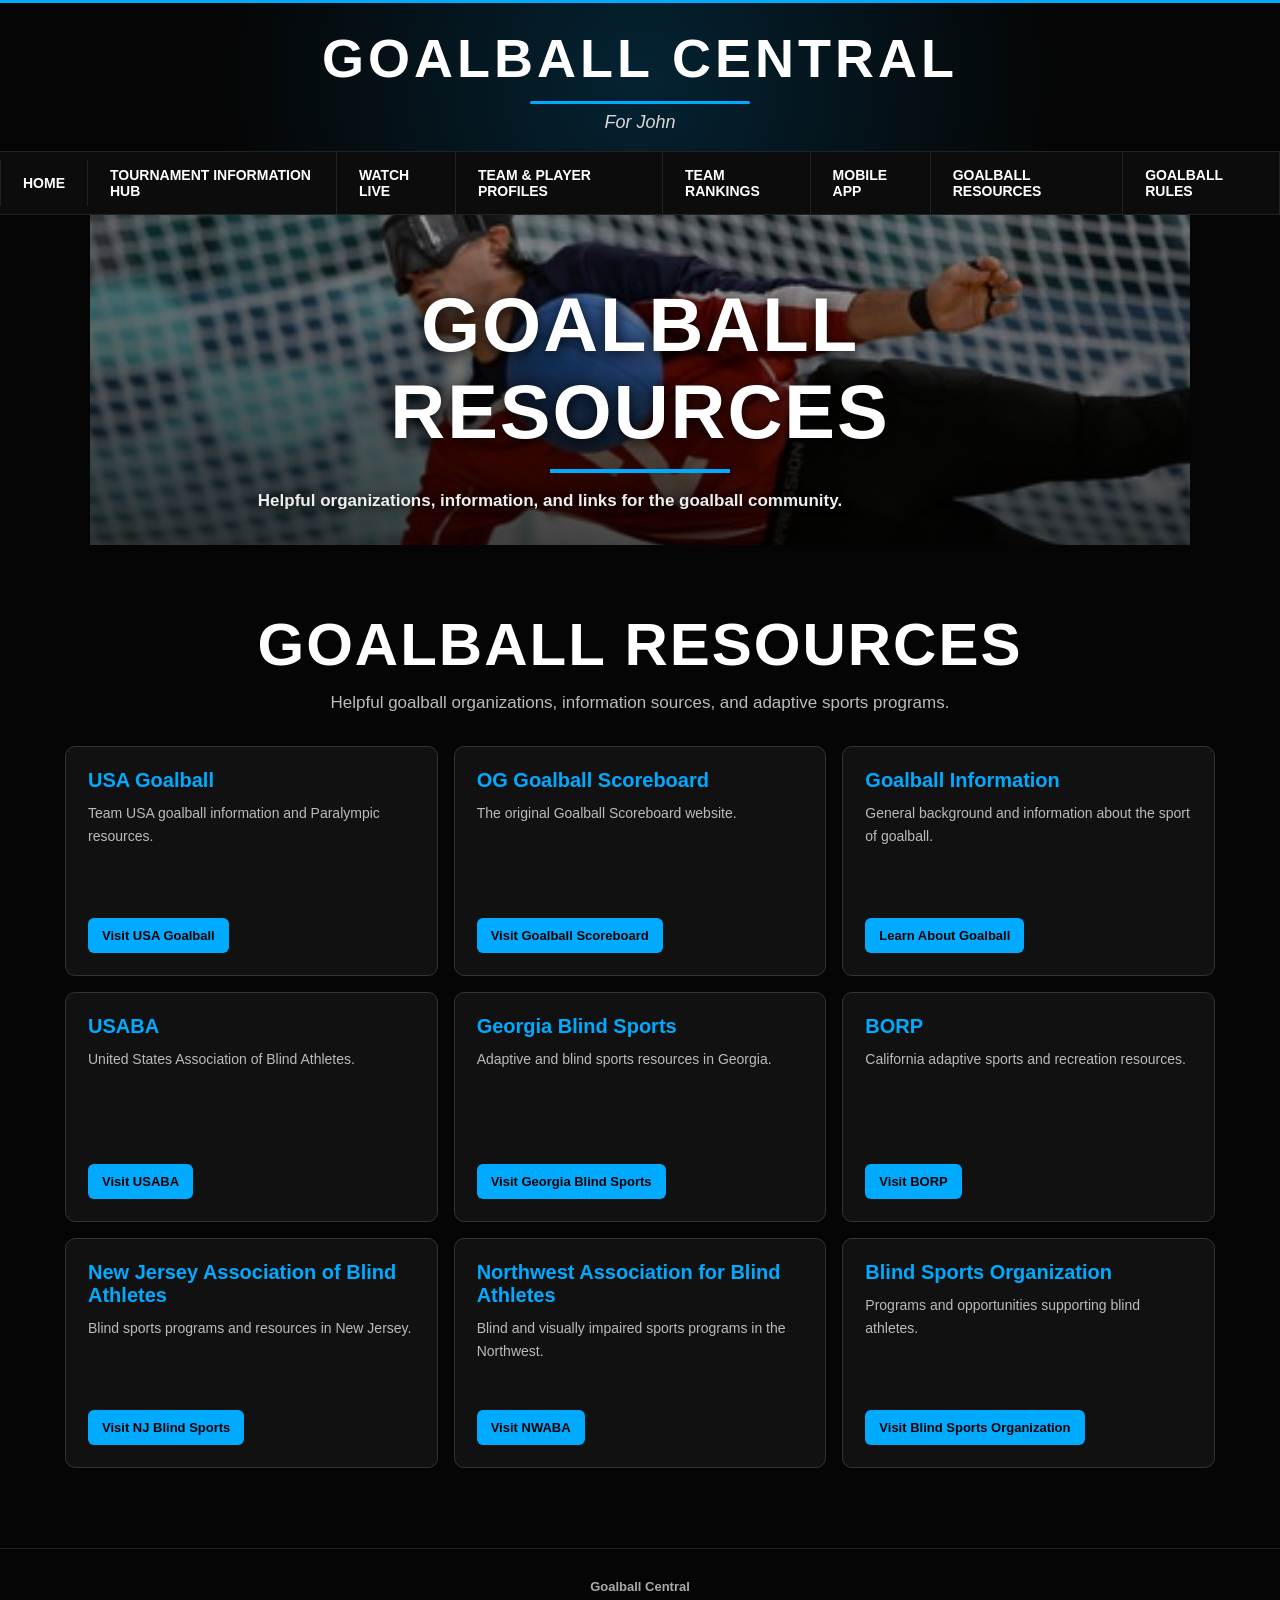
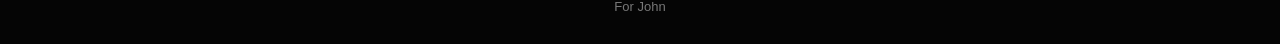
==== commit 9169145a: "update navigation and page heros" ====
--- a/goalball-resources/index.html
+++ b/goalball-resources/index.html
@@ -1,351 +1,172 @@
 <!DOCTYPE html>
+
 <html lang="en">
-
 <head>
-  <meta charset="UTF-8">
-  <meta
-    name="viewport"
-    content="width=device-width, initial-scale=1.0"
-  >
-
-  <title>Goalball Resources | Goalball Central</title>
-
-  <link
-    rel="stylesheet"
-    href="../styles.css"
-  >
+<meta charset="utf-8"/>
+<meta content="width=device-width, initial-scale=1.0" name="viewport"/>
+<title>Goalball Resources | Goalball Central</title>
+<link href="../styles.css" rel="stylesheet"/>
 </head>
-
-
 <body>
-
-
 <header class="site-header">
-
-  <div class="brand">
-    <h1>GOALBALL CENTRAL</h1>
-    <div class="brand-line"></div>
-    <p>For John</p>
-  </div>
-
-
-  <nav class="desktop-nav">
-
-    <a href="../index.html">
-      Home
-    </a>
-
-    <a href="../tournament-information/index.html">
-      Tournament Information
-    </a>
-
-    <a href="../livestreaming/index.html">
-      Watch Live
-    </a>
-
-    <a href="../team-player-profiles/index.html">
-      Team & Player Profiles
-    </a>
-
-    <a href="../team-rating-index/index.html">
-      Team Rankings
-    </a>
-
-    <a href="../mobile-app/index.html">
-      Mobile App
-    </a>
-
-    <a href="../goalball-resources/index.html">
-      Resources
-    </a>
-
-  </nav>
-
-
-  <button
-    class="mobile-menu-button"
-    id="mobileMenuButton"
-    aria-label="Open navigation menu"
-  >
+<div class="brand">
+<h1>GOALBALL CENTRAL</h1>
+<div class="brand-line"></div>
+<p>For John</p>
+</div>
+<nav class="desktop-nav">
+<a href="../index.html">Home</a>
+<a href="../tournament-information/index.html">Tournament Information Hub</a>
+<a href="../livestreaming/index.html">Watch Live</a>
+<a href="../team-player-profiles/index.html">Team &amp; Player Profiles</a>
+<a href="../team-rating-index/index.html">Team Rankings</a>
+<a href="../mobile-app/index.html">Mobile App</a>
+<a href="index.html">Goalball Resources</a>
+<a href="../goalball-rules/index.html">Goalball Rules</a>
+</nav>
+<button aria-label="Open navigation menu" class="mobile-menu-button" id="mobileMenuButton">
     ☰
   </button>
-
-
-  <nav
-    class="mobile-nav"
-    id="mobileNav"
-  >
-
-      <a href="../index.html">
-    Home
-  </a>
-
-  <a href="../tournament-information/index.html">
-    Tournament Information Hub
-  </a>
-
-  <a href="../livestreaming/index.html">
-    Watch Live
-  </a>
-
-  <a href="../team-player-profiles/index.html">
-    Team & Player Profiles
-  </a>
-
-  <a href="../team-rating-index/index.html">
-    Team Rankings
-  </a>
-
-  <a href="../mobile-app/index.html">
-    Mobile App
-  </a>
-
-  <a href="../goalball-resources/index.html">
-    Goalball Resources
-  </a>
-
-  <a href="../goalball-rules/index.html">
-    Goalball Rules
-  </a>
-
-
-  </nav>
-
-</header>
-
-
+<nav class="mobile-nav" id="mobileNav">
+<a href="../index.html">Home</a>
+<a href="../tournament-information/index.html">Tournament Information Hub</a>
+<a href="../livestreaming/index.html">Watch Live</a>
+<a href="../team-player-profiles/index.html">Team &amp; Player Profiles</a>
+<a href="../team-rating-index/index.html">Team Rankings</a>
+<a href="../mobile-app/index.html">Mobile App</a>
+<a href="index.html">Goalball Resources</a>
+<a href="../goalball-rules/index.html">Goalball Rules</a>
+</nav>
+</header><section class="page-hero resources-hero" style="background-image: url('../images/heroes/goalball resources.jpg');">
+<div class="page-hero-overlay"></div>
+<div class="page-hero-content">
+<h1>Goalball Resources</h1>
+<div class="page-hero-line"></div>
+<p>Helpful organizations, information, and links for the goalball community.</p>
+</div>
+</section>
 <main>
-
-
-  <section class="resources-hero">
-
-    <h2>
+<section class="resources-hero">
+<h2>
       Goalball Resources
     </h2>
-
-    <p>
+<p>
       Helpful goalball organizations, information sources,
       and adaptive sports programs.
     </p>
-
-  </section>
-
-
-  <section class="resources-content">
-
-    <div class="resources-grid">
-
-
-      <article class="resource-card">
-
-        <h3>
+</section>
+<section class="resources-content">
+<div class="resources-grid">
+<article class="resource-card">
+<h3>
           USA Goalball
         </h3>
-
-        <p>
+<p>
           Team USA goalball information and Paralympic resources.
         </p>
-
-        <a
-          href="http://www.teamusa.org/Home/US%20Paralympics/Sports/Goalball.aspx"
-          target="_blank"
-          rel="noopener"
-        >
+<a href="http://www.teamusa.org/Home/US%20Paralympics/Sports/Goalball.aspx" rel="noopener" target="_blank">
           Visit USA Goalball
         </a>
-
-      </article>
-
-
-      <article class="resource-card">
-
-        <h3>
+</article>
+<article class="resource-card">
+<h3>
           OG Goalball Scoreboard
         </h3>
-
-        <p>
+<p>
           The original Goalball Scoreboard website.
         </p>
-
-        <a
-          href="http://www.goalballscoreboard.net/"
-          target="_blank"
-          rel="noopener"
-        >
+<a href="http://www.goalballscoreboard.net/" rel="noopener" target="_blank">
           Visit Goalball Scoreboard
         </a>
-
-      </article>
-
-
-      <article class="resource-card">
-
-        <h3>
+</article>
+<article class="resource-card">
+<h3>
           Goalball Information
         </h3>
-
-        <p>
+<p>
           General background and information about the sport of goalball.
         </p>
-
-        <a
-          href="https://en.wikipedia.org/wiki/Goalball#:~:text=Participants%20compete%20in%20teams%20of,has%20no%20able%2Dbodied%20equivalent."
-          target="_blank"
-          rel="noopener"
-        >
+<a href="https://en.wikipedia.org/wiki/Goalball#:~:text=Participants%20compete%20in%20teams%20of,has%20no%20able%2Dbodied%20equivalent." rel="noopener" target="_blank">
           Learn About Goalball
         </a>
-
-      </article>
-
-
-      <article class="resource-card">
-
-        <h3>
+</article>
+<article class="resource-card">
+<h3>
           USABA
         </h3>
-
-        <p>
+<p>
           United States Association of Blind Athletes.
         </p>
-
-        <a
-          href="http://www.usaba.org/"
-          target="_blank"
-          rel="noopener"
-        >
+<a href="http://www.usaba.org/" rel="noopener" target="_blank">
           Visit USABA
         </a>
-
-      </article>
-
-
-      <article class="resource-card">
-
-        <h3>
+</article>
+<article class="resource-card">
+<h3>
           Georgia Blind Sports
         </h3>
-
-        <p>
+<p>
           Adaptive and blind sports resources in Georgia.
         </p>
-
-        <a
-          href="http://gablindsports.org/"
-          target="_blank"
-          rel="noopener"
-        >
+<a href="http://gablindsports.org/" rel="noopener" target="_blank">
           Visit Georgia Blind Sports
         </a>
-
-      </article>
-
-
-      <article class="resource-card">
-
-        <h3>
+</article>
+<article class="resource-card">
+<h3>
           BORP
         </h3>
-
-        <p>
+<p>
           California adaptive sports and recreation resources.
         </p>
-
-        <a
-          href="https://www.borp.org/"
-          target="_blank"
-          rel="noopener"
-        >
+<a href="https://www.borp.org/" rel="noopener" target="_blank">
           Visit BORP
         </a>
-
-      </article>
-
-
-      <article class="resource-card">
-
-        <h3>
+</article>
+<article class="resource-card">
+<h3>
           New Jersey Association of Blind Athletes
         </h3>
-
-        <p>
+<p>
           Blind sports programs and resources in New Jersey.
         </p>
-
-        <a
-          href="https://njblindsports.org/"
-          target="_blank"
-          rel="noopener"
-        >
+<a href="https://njblindsports.org/" rel="noopener" target="_blank">
           Visit NJ Blind Sports
         </a>
-
-      </article>
-
-
-      <article class="resource-card">
-
-        <h3>
+</article>
+<article class="resource-card">
+<h3>
           Northwest Association for Blind Athletes
         </h3>
-
-        <p>
+<p>
           Blind and visually impaired sports programs in the Northwest.
         </p>
-
-        <a
-          href="https://nwaba.org/"
-          target="_blank"
-          rel="noopener"
-        >
+<a href="https://nwaba.org/" rel="noopener" target="_blank">
           Visit NWABA
         </a>
-
-      </article>
-
-
-      <article class="resource-card">
-
-        <h3>
+</article>
+<article class="resource-card">
+<h3>
           Blind Sports Organization
         </h3>
-
-        <p>
+<p>
           Programs and opportunities supporting blind athletes.
         </p>
-
-        <a
-          href="https://www.blindsports.org/"
-          target="_blank"
-          rel="noopener"
-        >
+<a href="https://www.blindsports.org/" rel="noopener" target="_blank">
           Visit Blind Sports Organization
         </a>
-
-      </article>
-
-
-    </div>
-
-  </section>
-
-
+</article>
+</div>
+</section>
 </main>
-
-
 <footer>
-
-  <strong>
+<strong>
     Goalball Central
   </strong>
-
-  <span>
+<span>
     For John
   </span>
-
 </footer>
-
-
 <script>
 const mobileMenuButton =
   document.getElementById("mobileMenuButton");
@@ -359,8 +180,5 @@
   });
 }
 </script>
-
-
 </body>
-
 </html>
--- a/styles.css
+++ b/styles.css
@@ -6536,4 +6536,14 @@
 
 .livestreaming-hero {
   background-position: 15% center !important;
-}+}
+
+/* HERO IMAGE CROP TUNING */
+/* Each page can frame its photo independently without changing the shared hero style. */
+.livestreaming-hero { background-position: left center !important; }
+.tournament-hero { background-position: center 45% !important; }
+.profiles-hero { background-position: center 42% !important; }
+.rankings-hero { background-position: center 38% !important; }
+.mobile-page-hero { background-position: center 45% !important; }
+.resources-hero { background-position: center center !important; }
+.rules-hero { background-position: center 42% !important; }
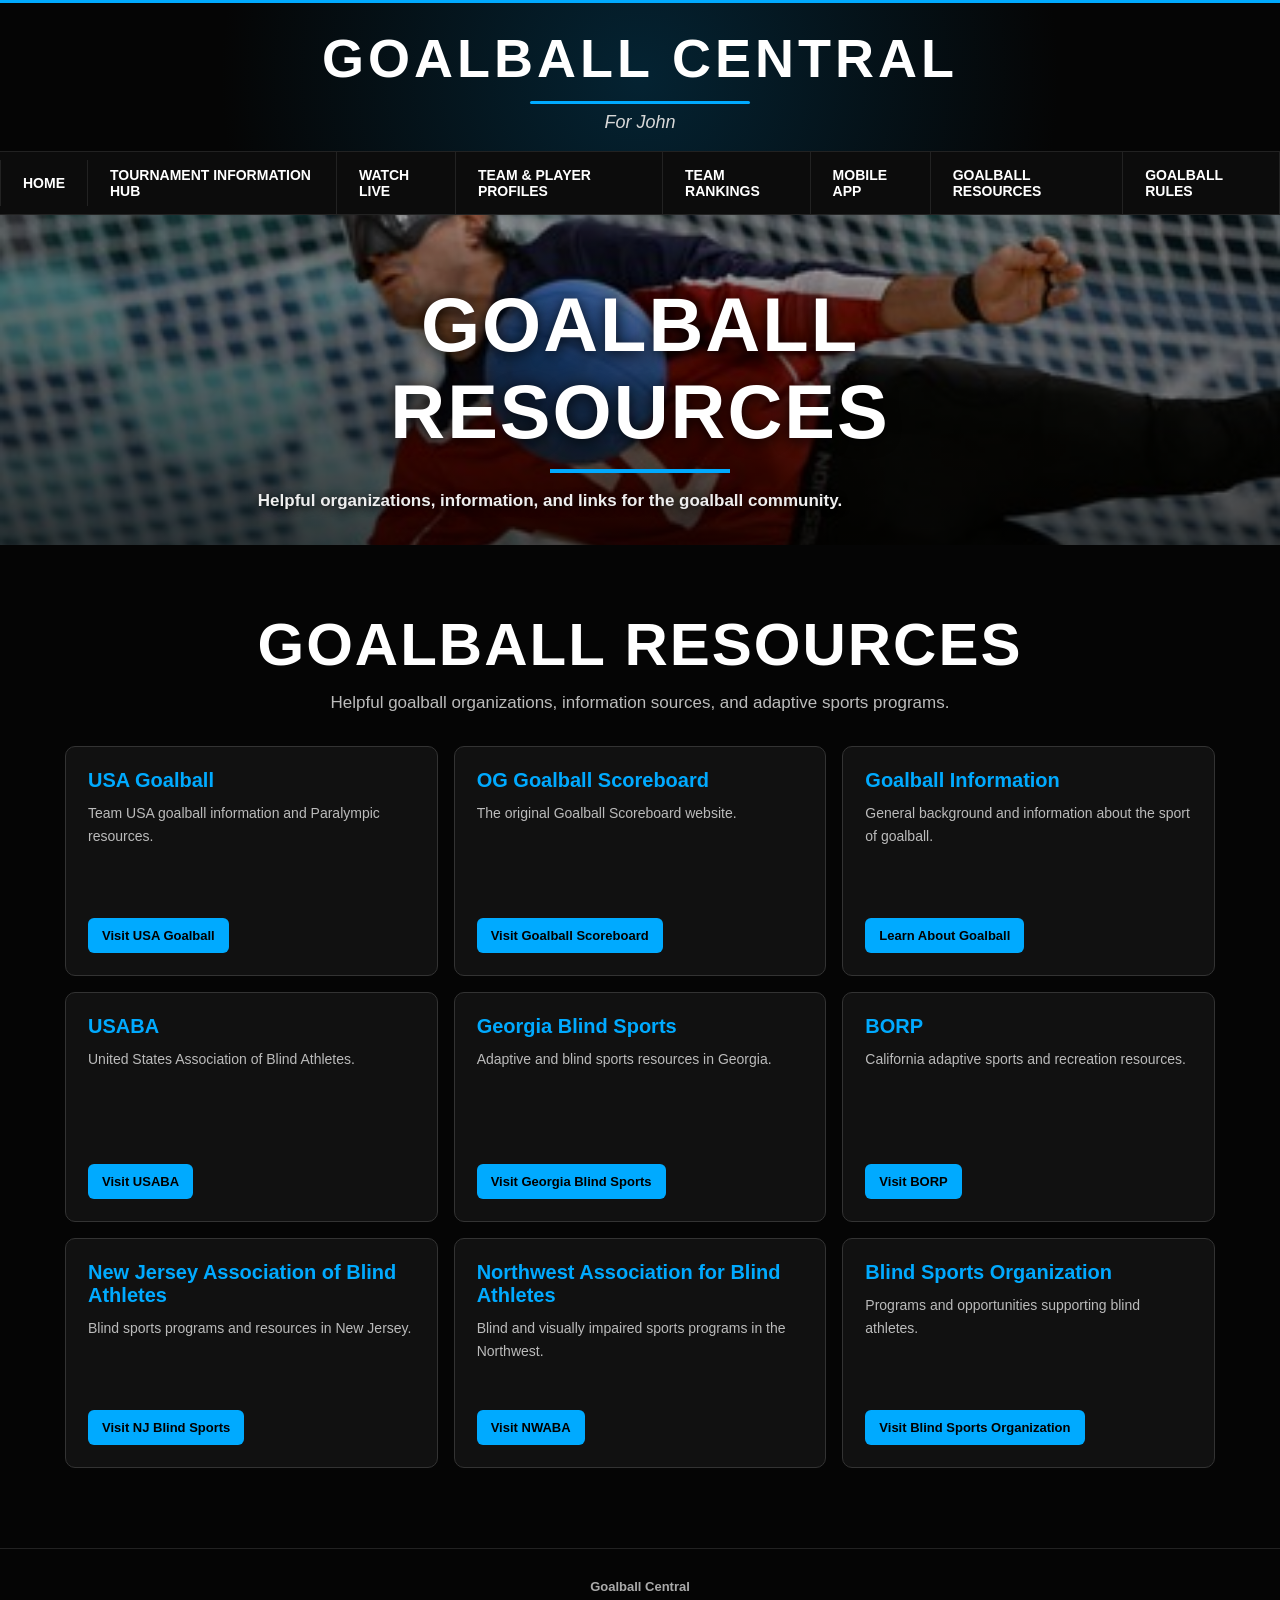
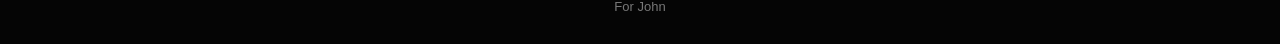
==== commit 9f738a4b: "add sitemap and SEO metadata" ====
--- a/goalball-resources/index.html
+++ b/goalball-resources/index.html
@@ -5,6 +5,18 @@
 <meta charset="utf-8"/>
 <meta content="width=device-width, initial-scale=1.0" name="viewport"/>
 <title>Goalball Resources | Goalball Central</title>
+
+  <meta name="description" content="Find goalball organizations, adaptive sports programs, informational resources, and useful links from Goalball Central.">
+  <link rel="canonical" href="https://www.goalballcentral.net/goalball-resources/">
+
+  <meta property="og:type" content="website">
+  <meta property="og:title" content="Goalball Resources | Goalball Central">
+  <meta property="og:description" content="Find goalball organizations, adaptive sports programs, informational resources, and useful links from Goalball Central.">
+  <meta property="og:url" content="https://www.goalballcentral.net/goalball-resources/">
+
+  <meta name="twitter:card" content="summary">
+  <meta name="twitter:title" content="Goalball Resources | Goalball Central">
+  <meta name="twitter:description" content="Find goalball organizations, adaptive sports programs, informational resources, and useful links from Goalball Central.">
 <link href="../styles.css" rel="stylesheet"/>
 </head>
 <body>
--- a/styles.css
+++ b/styles.css
@@ -6442,7 +6442,11 @@
 .page-hero {
   position: relative;
 
+  width: 100%;
+  max-width: none;
   min-height: 330px;
+
+  margin: 0;
 
   display: flex;
   align-items: center;
@@ -6454,6 +6458,11 @@
 
   overflow: hidden;
 }
+
+
+/* =========================================================
+   HERO DARK OVERLAY
+   ========================================================= */
 
 .page-hero-overlay {
   position: absolute;
@@ -6467,6 +6476,11 @@
     );
 }
 
+
+/* =========================================================
+   HERO TEXT CONTENT
+   ========================================================= */
+
 .page-hero-content {
   position: relative;
   z-index: 1;
@@ -6476,10 +6490,13 @@
   text-align: center;
 }
 
+
+/* HERO TITLE */
+
 .page-hero-content h1 {
   margin: 0;
 
-  color: #fff;
+  color: #ffffff;
 
   font-size: clamp(44px, 7vw, 76px);
   font-weight: 900;
@@ -6487,8 +6504,13 @@
   letter-spacing: 2px;
   text-transform: uppercase;
 
-  text-shadow: 0 3px 15px rgba(0, 0, 0, 0.9);
-}
+  text-shadow:
+    0 3px 15px
+    rgba(0, 0, 0, 0.9);
+}
+
+
+/* BLUE LINE */
 
 .page-hero-line {
   width: 180px;
@@ -6499,28 +6521,97 @@
   background: #00aaff;
 }
 
+
+/* HERO DESCRIPTION */
+
 .page-hero-content p {
   margin: 0;
 
-  color: #eee;
+  color: #eeeeee;
 
   font-size: 17px;
   font-weight: 600;
 
-  text-shadow: 0 2px 8px #000;
-}
-
-
-/* MOBILE */
+  text-shadow:
+    0 2px 8px
+    rgba(0, 0, 0, 0.95);
+}
+
+
+/* =========================================================
+   INDIVIDUAL HERO IMAGE POSITIONS
+
+   Adjust ONLY these percentages when you want to move
+   a particular photograph.
+   ========================================================= */
+
+
+/* WATCH LIVE */
+
+.livestreaming-hero {
+  background-position: center 20% !important;
+}
+
+
+/* TOURNAMENT INFORMATION HUB */
+
+.tournament-hero {
+  background-position: center 40% !important;
+}
+
+
+/* TEAM & PLAYER PROFILES */
+
+.profiles-hero {
+  background-position: center 25% !important;
+}
+
+
+/* TEAM RANKINGS */
+
+.rankings-hero {
+  background-position: center 40% !important;
+}
+
+
+/* MOBILE APP */
+
+.mobile-app-hero-image {
+  background-position: center 40% !important;
+}
+
+
+/* GOALBALL RESOURCES */
+
+.resources-hero-image {
+  background-position: center 35% !important;
+}
+
+
+/* GOALBALL RULES */
+
+.rules-hero-image {
+  background-position: center 65% !important;
+}
+
+
+/* =========================================================
+   MOBILE HERO
+   ========================================================= */
 
 @media (max-width: 650px) {
 
   .page-hero {
-    min-height: 230px;
+    min-height: 220px;
+  }
+
+  .page-hero-content {
+    width: calc(100% - 30px);
   }
 
   .page-hero-content h1 {
-    font-size: 36px;
+    font-size: 34px;
+    letter-spacing: 1px;
   }
 
   .page-hero-content p {
@@ -6530,20 +6621,8 @@
   .page-hero-line {
     width: 110px;
     height: 3px;
-  }
-
-}
-
-.livestreaming-hero {
-  background-position: 15% center !important;
-}
-
-/* HERO IMAGE CROP TUNING */
-/* Each page can frame its photo independently without changing the shared hero style. */
-.livestreaming-hero { background-position: left center !important; }
-.tournament-hero { background-position: center 45% !important; }
-.profiles-hero { background-position: center 42% !important; }
-.rankings-hero { background-position: center 38% !important; }
-.mobile-page-hero { background-position: center 45% !important; }
-.resources-hero { background-position: center center !important; }
-.rules-hero { background-position: center 42% !important; }
+
+    margin: 10px auto;
+  }
+
+}
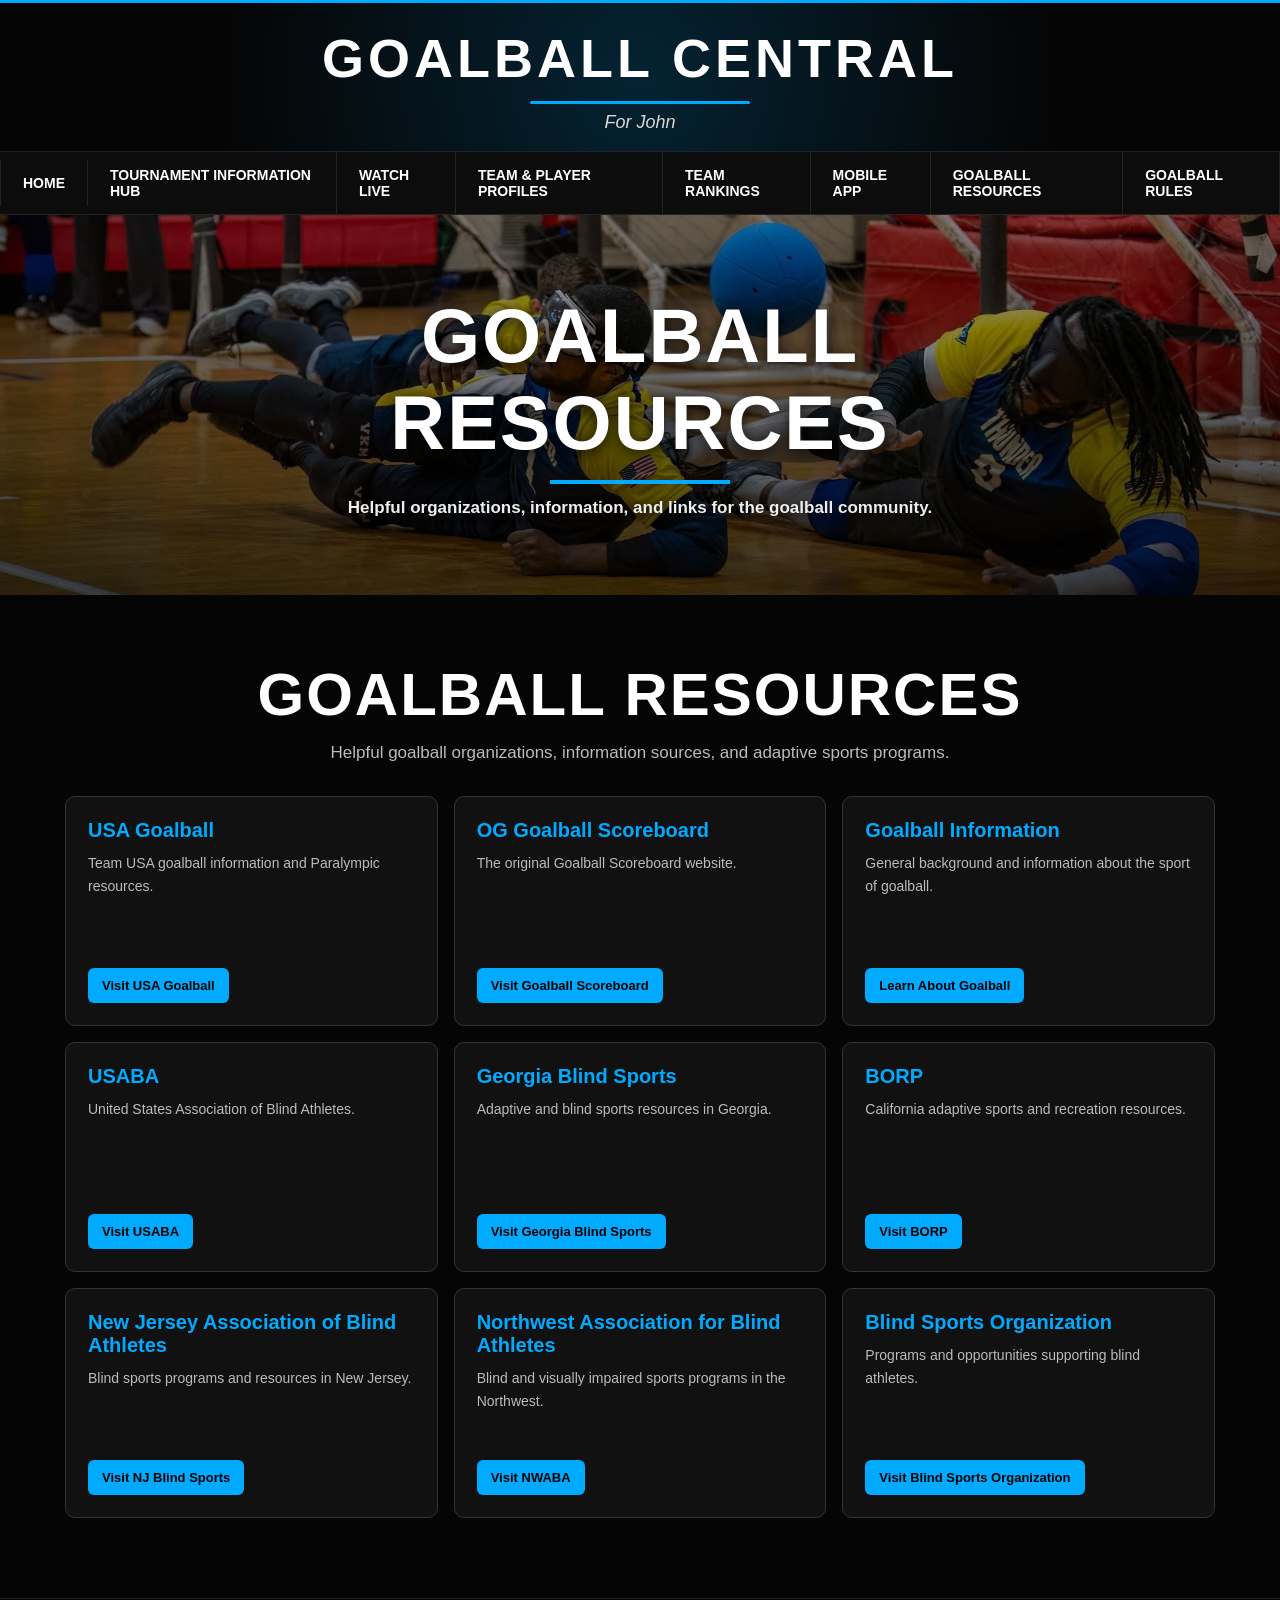
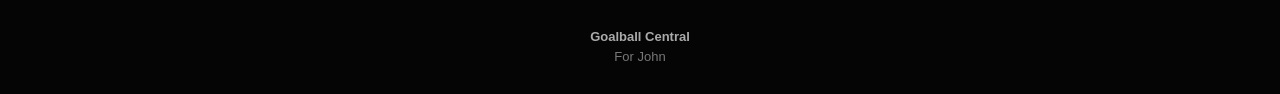
==== commit dcd2c98d: "Update background image for resources hero section" ====
--- a/goalball-resources/index.html
+++ b/goalball-resources/index.html
@@ -4,6 +4,8 @@
 <head>
 <meta charset="utf-8"/>
 <meta content="width=device-width, initial-scale=1.0" name="viewport"/>
+  <link rel="icon" type="image/png" href="/favicon.png">
+  <link rel="apple-touch-icon" href="/favicon.png">
 <title>Goalball Resources | Goalball Central</title>
 
   <meta name="description" content="Find goalball organizations, adaptive sports programs, informational resources, and useful links from Goalball Central.">
@@ -27,29 +29,29 @@
 <p>For John</p>
 </div>
 <nav class="desktop-nav">
-<a href="../index.html">Home</a>
-<a href="../tournament-information/index.html">Tournament Information Hub</a>
-<a href="../livestreaming/index.html">Watch Live</a>
-<a href="../team-player-profiles/index.html">Team &amp; Player Profiles</a>
-<a href="../team-rating-index/index.html">Team Rankings</a>
-<a href="../mobile-app/index.html">Mobile App</a>
-<a href="index.html">Goalball Resources</a>
-<a href="../goalball-rules/index.html">Goalball Rules</a>
+<a href="../">Home</a>
+<a href="../tournament-information/">Tournament Information Hub</a>
+<a href="../livestreaming/">Watch Live</a>
+<a href="../team-player-profiles/">Team &amp; Player Profiles</a>
+<a href="../team-rating-index/">Team Rankings</a>
+<a href="../mobile-app/">Mobile App</a>
+<a href="./">Goalball Resources</a>
+<a href="../goalball-rules/">Goalball Rules</a>
 </nav>
 <button aria-label="Open navigation menu" class="mobile-menu-button" id="mobileMenuButton">
     ☰
   </button>
 <nav class="mobile-nav" id="mobileNav">
-<a href="../index.html">Home</a>
-<a href="../tournament-information/index.html">Tournament Information Hub</a>
-<a href="../livestreaming/index.html">Watch Live</a>
-<a href="../team-player-profiles/index.html">Team &amp; Player Profiles</a>
-<a href="../team-rating-index/index.html">Team Rankings</a>
-<a href="../mobile-app/index.html">Mobile App</a>
-<a href="index.html">Goalball Resources</a>
-<a href="../goalball-rules/index.html">Goalball Rules</a>
+<a href="../">Home</a>
+<a href="../tournament-information/">Tournament Information Hub</a>
+<a href="../livestreaming/">Watch Live</a>
+<a href="../team-player-profiles/">Team &amp; Player Profiles</a>
+<a href="../team-rating-index/">Team Rankings</a>
+<a href="../mobile-app/">Mobile App</a>
+<a href="./">Goalball Resources</a>
+<a href="../goalball-rules/">Goalball Rules</a>
 </nav>
-</header><section class="page-hero resources-hero" style="background-image: url('../images/heroes/goalball resources.jpg');">
+</header><section class="page-hero mobile-page-hero" style="background-image: url('../images/heroes/New Jersey v2.jpg');">
 <div class="page-hero-overlay"></div>
 <div class="page-hero-content">
 <h1>Goalball Resources</h1>
@@ -193,4 +195,4 @@
 }
 </script>
 </body>
-</html>+</html>
--- a/styles.css
+++ b/styles.css
@@ -6444,7 +6444,7 @@
 
   width: 100%;
   max-width: none;
-  min-height: 330px;
+  min-height: 380px;
 
   margin: 0;
 
@@ -6539,38 +6539,35 @@
 
 
 /* =========================================================
-   INDIVIDUAL HERO IMAGE POSITIONS
-
-   Adjust ONLY these percentages when you want to move
-   a particular photograph.
+   DESKTOP HERO IMAGE POSITIONS
    ========================================================= */
 
 
 /* WATCH LIVE */
 
 .livestreaming-hero {
-  background-position: center 20% !important;
+  background-position: center 18% !important;
 }
 
 
 /* TOURNAMENT INFORMATION HUB */
 
 .tournament-hero {
-  background-position: center 40% !important;
+  background-position: center 35% !important;
 }
 
 
 /* TEAM & PLAYER PROFILES */
 
 .profiles-hero {
-  background-position: center 25% !important;
+  background-position: center 30% !important;
 }
 
 
 /* TEAM RANKINGS */
 
 .rankings-hero {
-  background-position: center 40% !important;
+  background-position: center 38% !important;
 }
 
 
@@ -6625,4 +6622,35 @@
     margin: 10px auto;
   }
 
-}+
+  /* KEEP MOBILE CROPS SEPARATE */
+
+  .livestreaming-hero {
+    background-position: center 20% !important;
+  }
+
+  .tournament-hero {
+    background-position: center 40% !important;
+  }
+
+  .profiles-hero {
+    background-position: center 25% !important;
+  }
+
+  .rankings-hero {
+    background-position: center 40% !important;
+  }
+
+  .mobile-app-hero-image {
+    background-position: center 40% !important;
+  }
+
+  .resources-hero-image {
+    background-position: center 35% !important;
+  }
+
+  .rules-hero-image {
+    background-position: center 65% !important;
+  }
+
+}
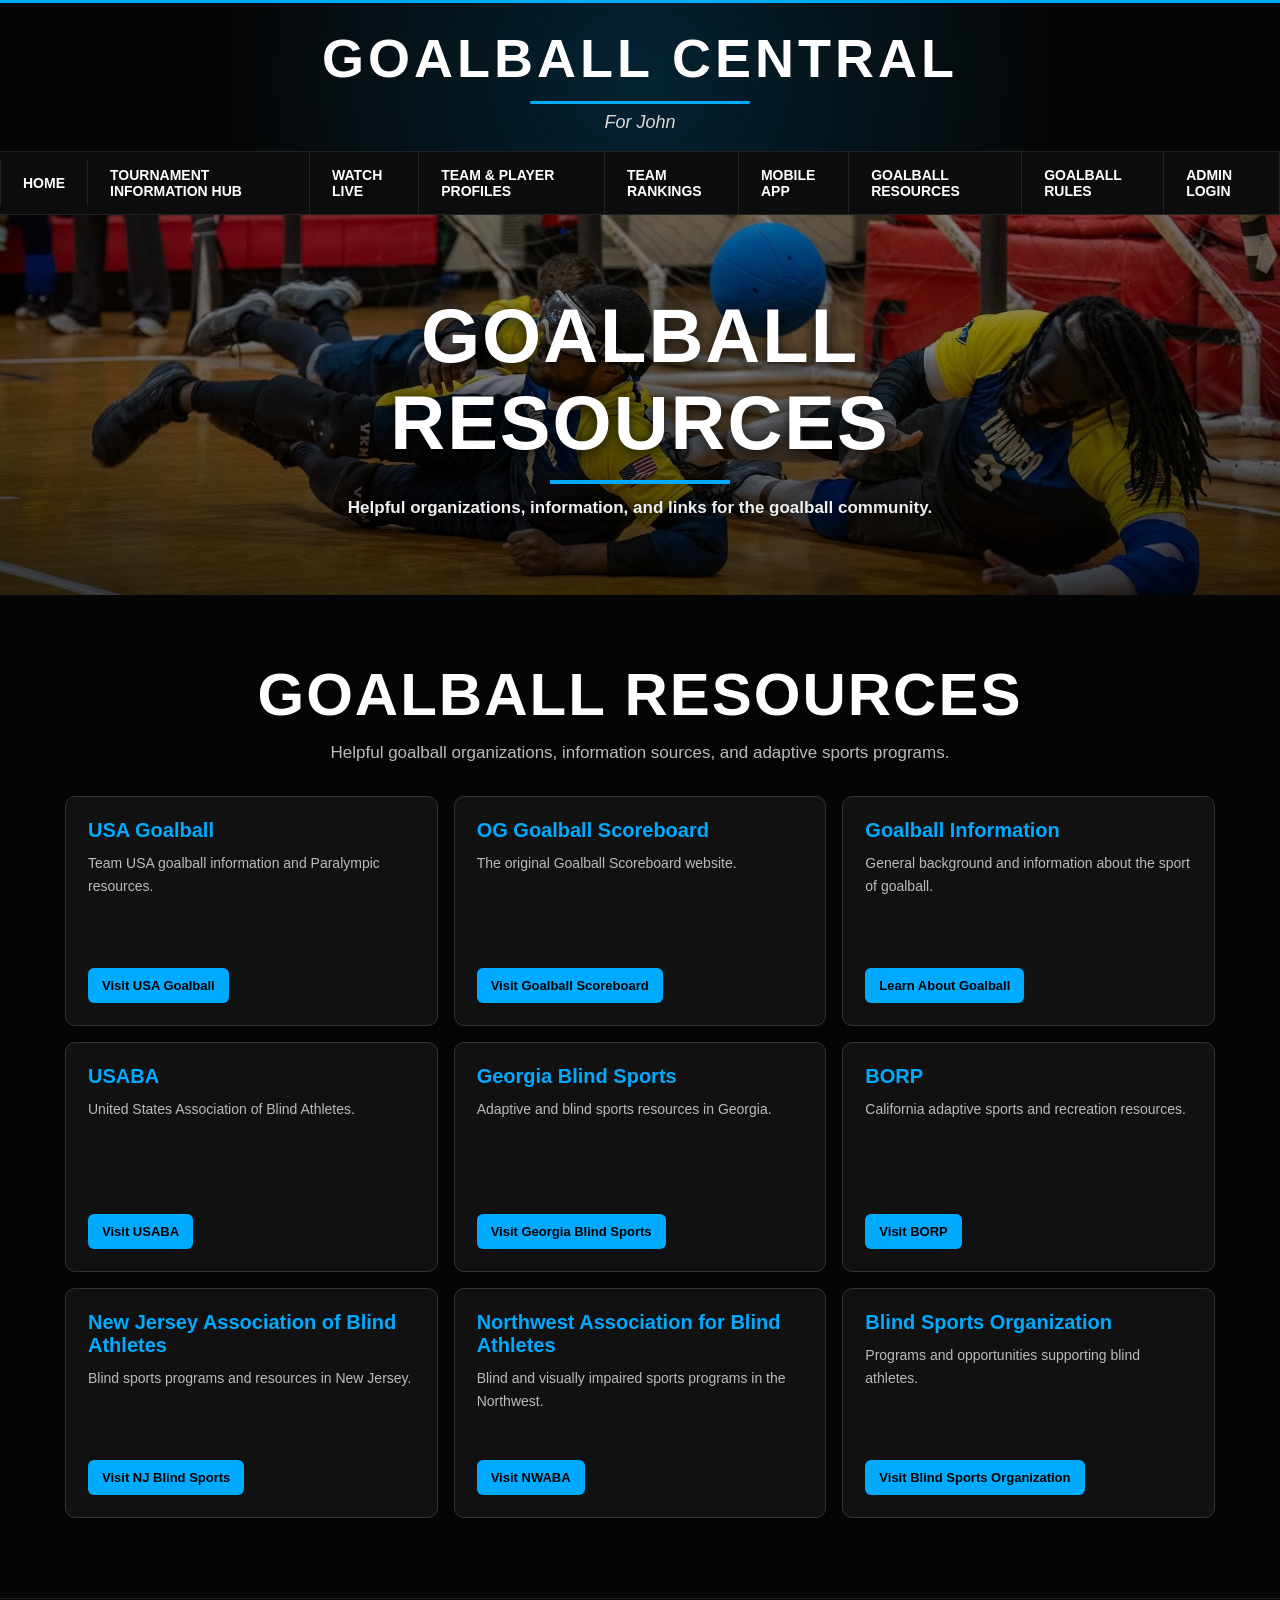
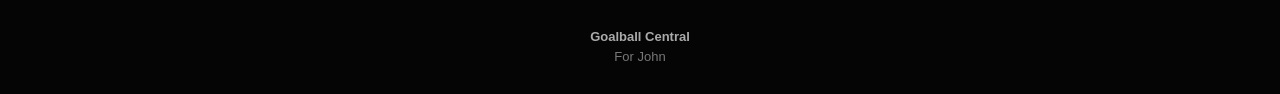
==== commit 81cbc4b7: "Add website admin login and scouting tools with protected write integration" ====
--- a/goalball-resources/index.html
+++ b/goalball-resources/index.html
@@ -37,6 +37,7 @@
 <a href="../mobile-app/">Mobile App</a>
 <a href="./">Goalball Resources</a>
 <a href="../goalball-rules/">Goalball Rules</a>
+<a href="../admin/">Admin Login</a>
 </nav>
 <button aria-label="Open navigation menu" class="mobile-menu-button" id="mobileMenuButton">
     ☰
@@ -50,6 +51,7 @@
 <a href="../mobile-app/">Mobile App</a>
 <a href="./">Goalball Resources</a>
 <a href="../goalball-rules/">Goalball Rules</a>
+<a href="../admin/">Admin Login</a>
 </nav>
 </header><section class="page-hero mobile-page-hero" style="background-image: url('../images/heroes/New Jersey v2.jpg');">
 <div class="page-hero-overlay"></div>
